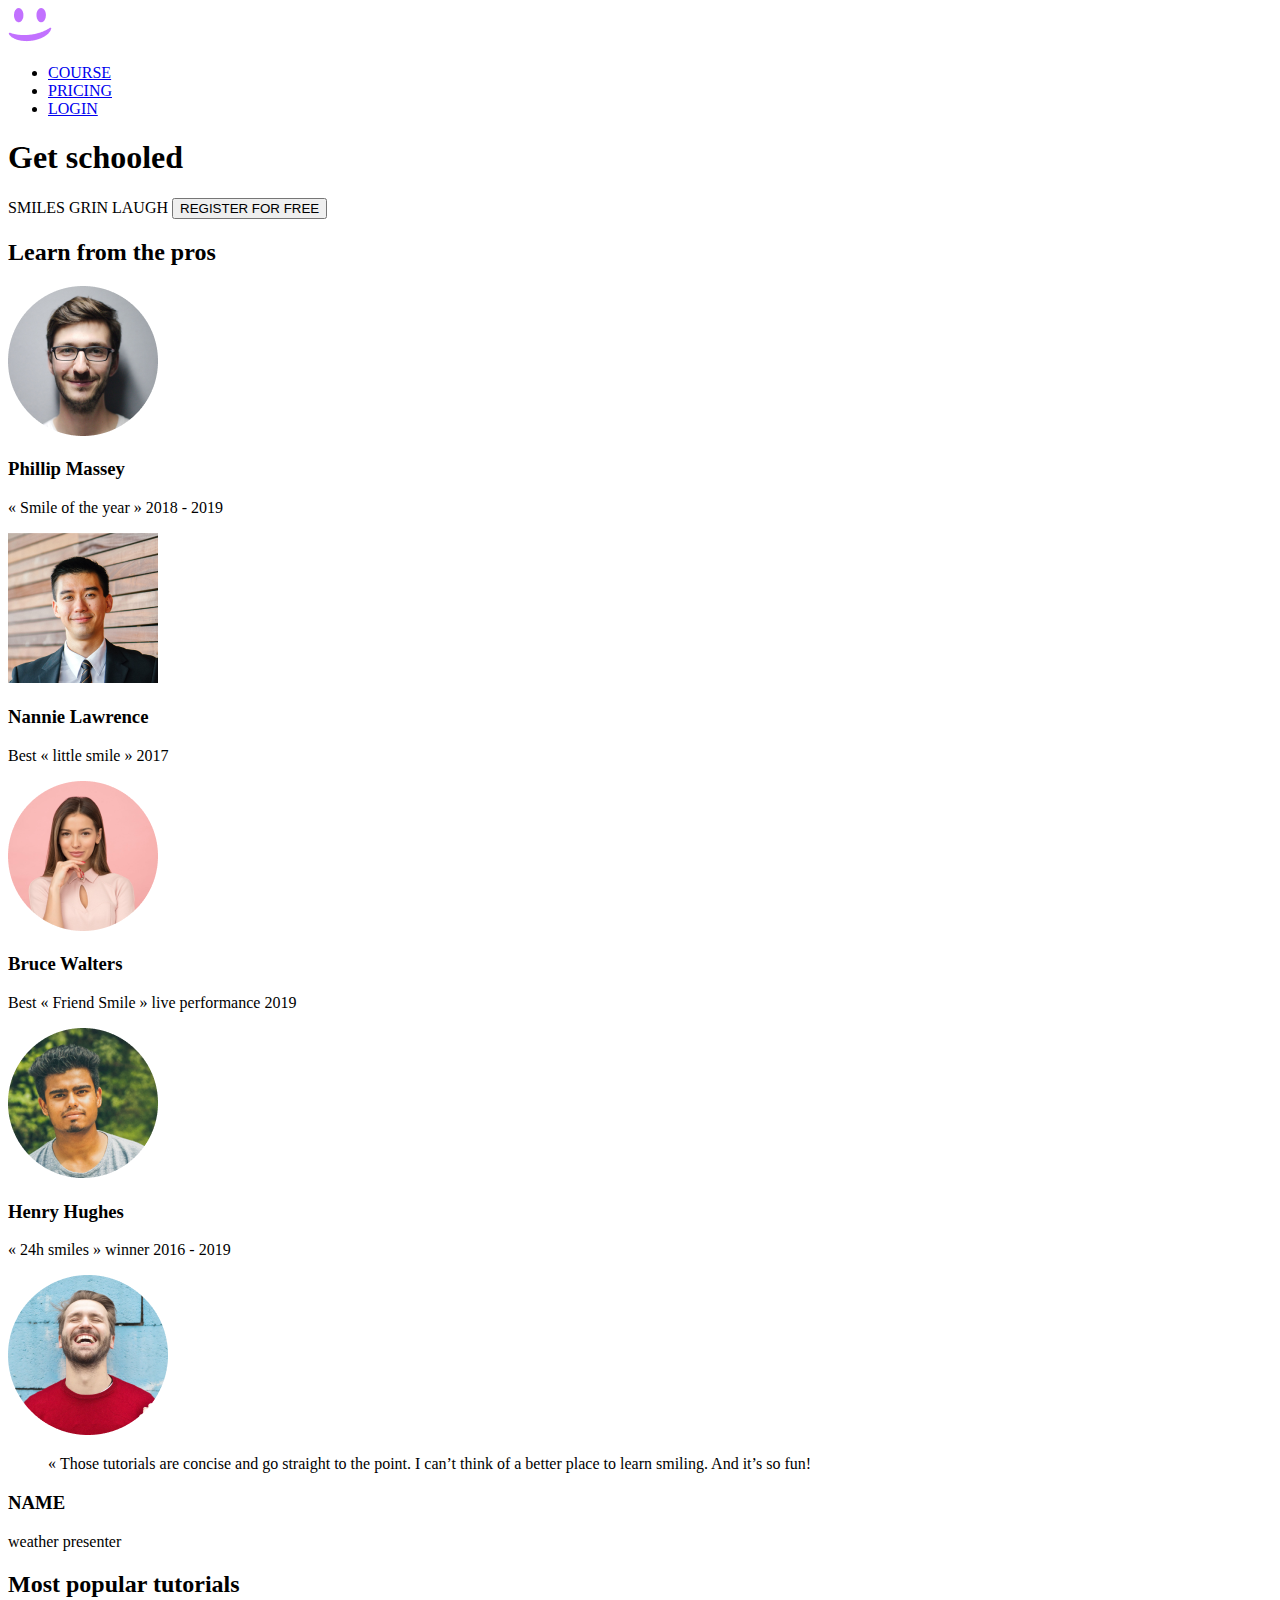
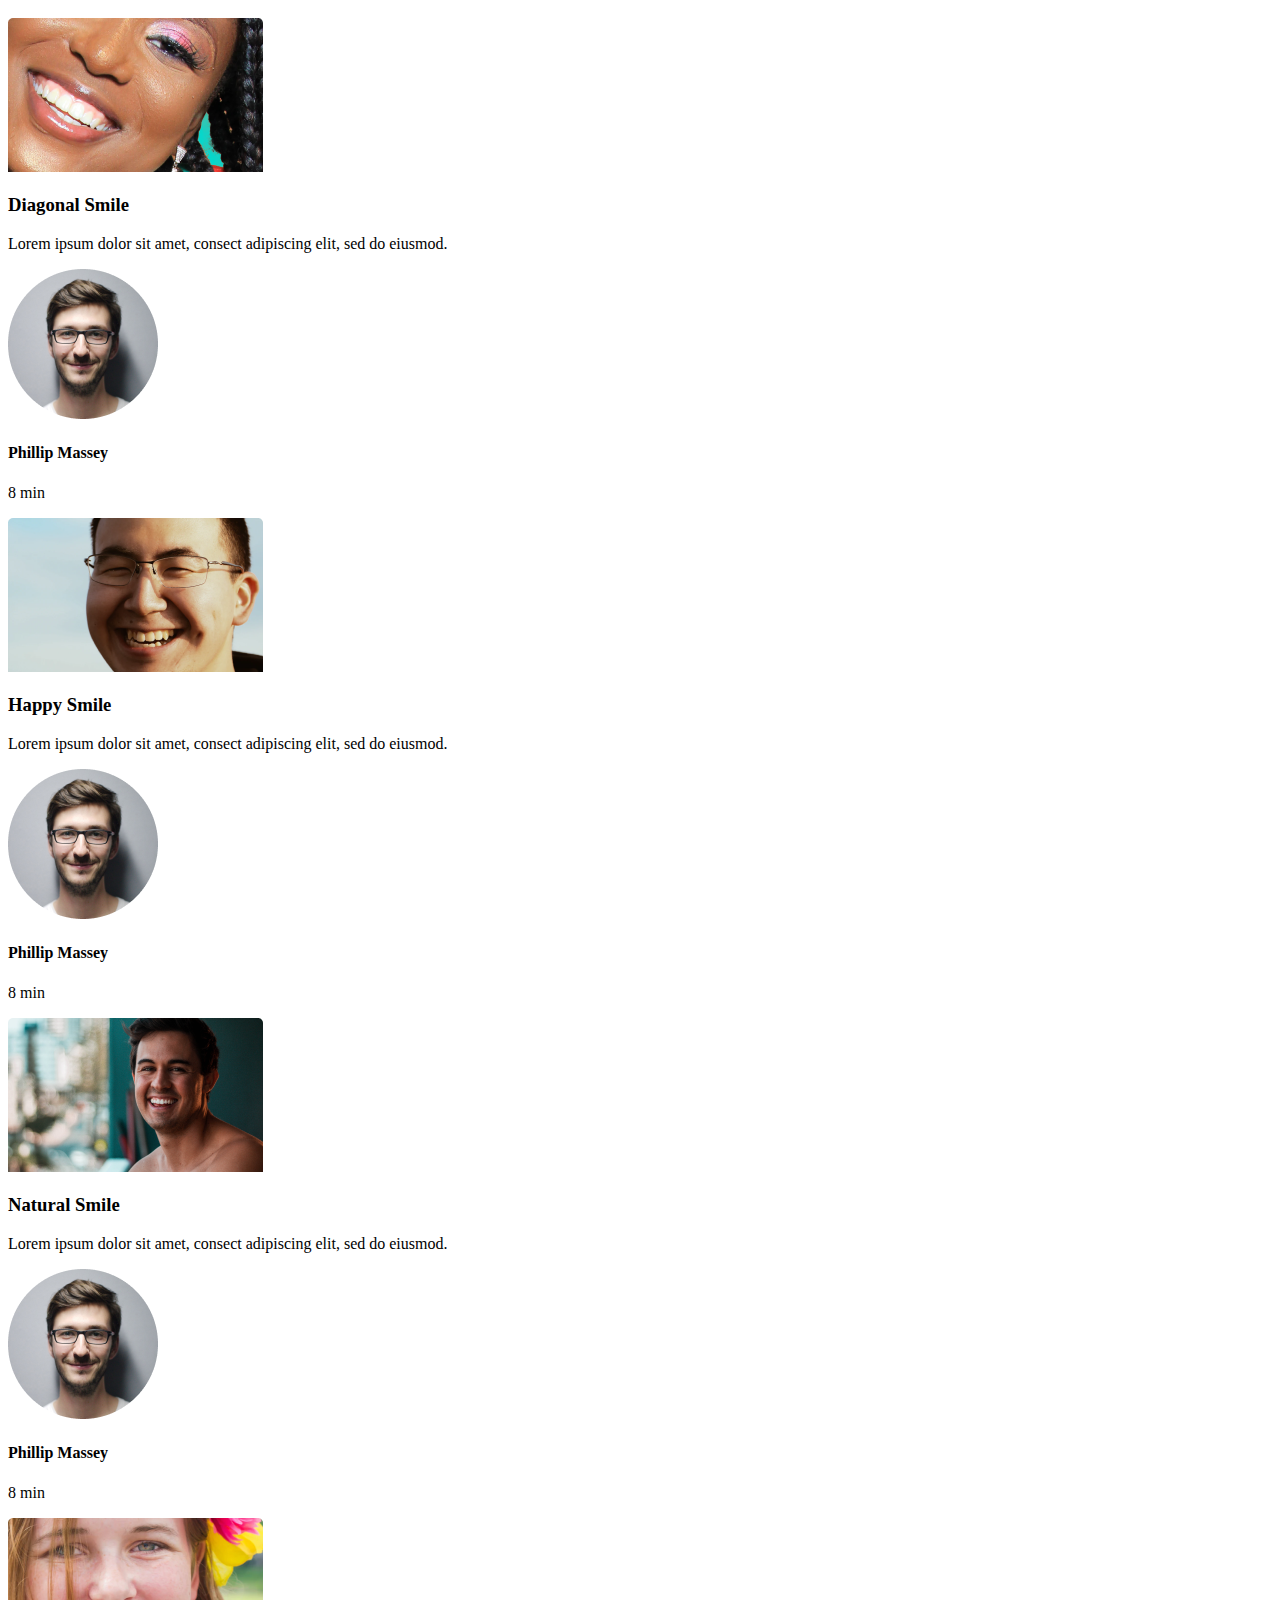
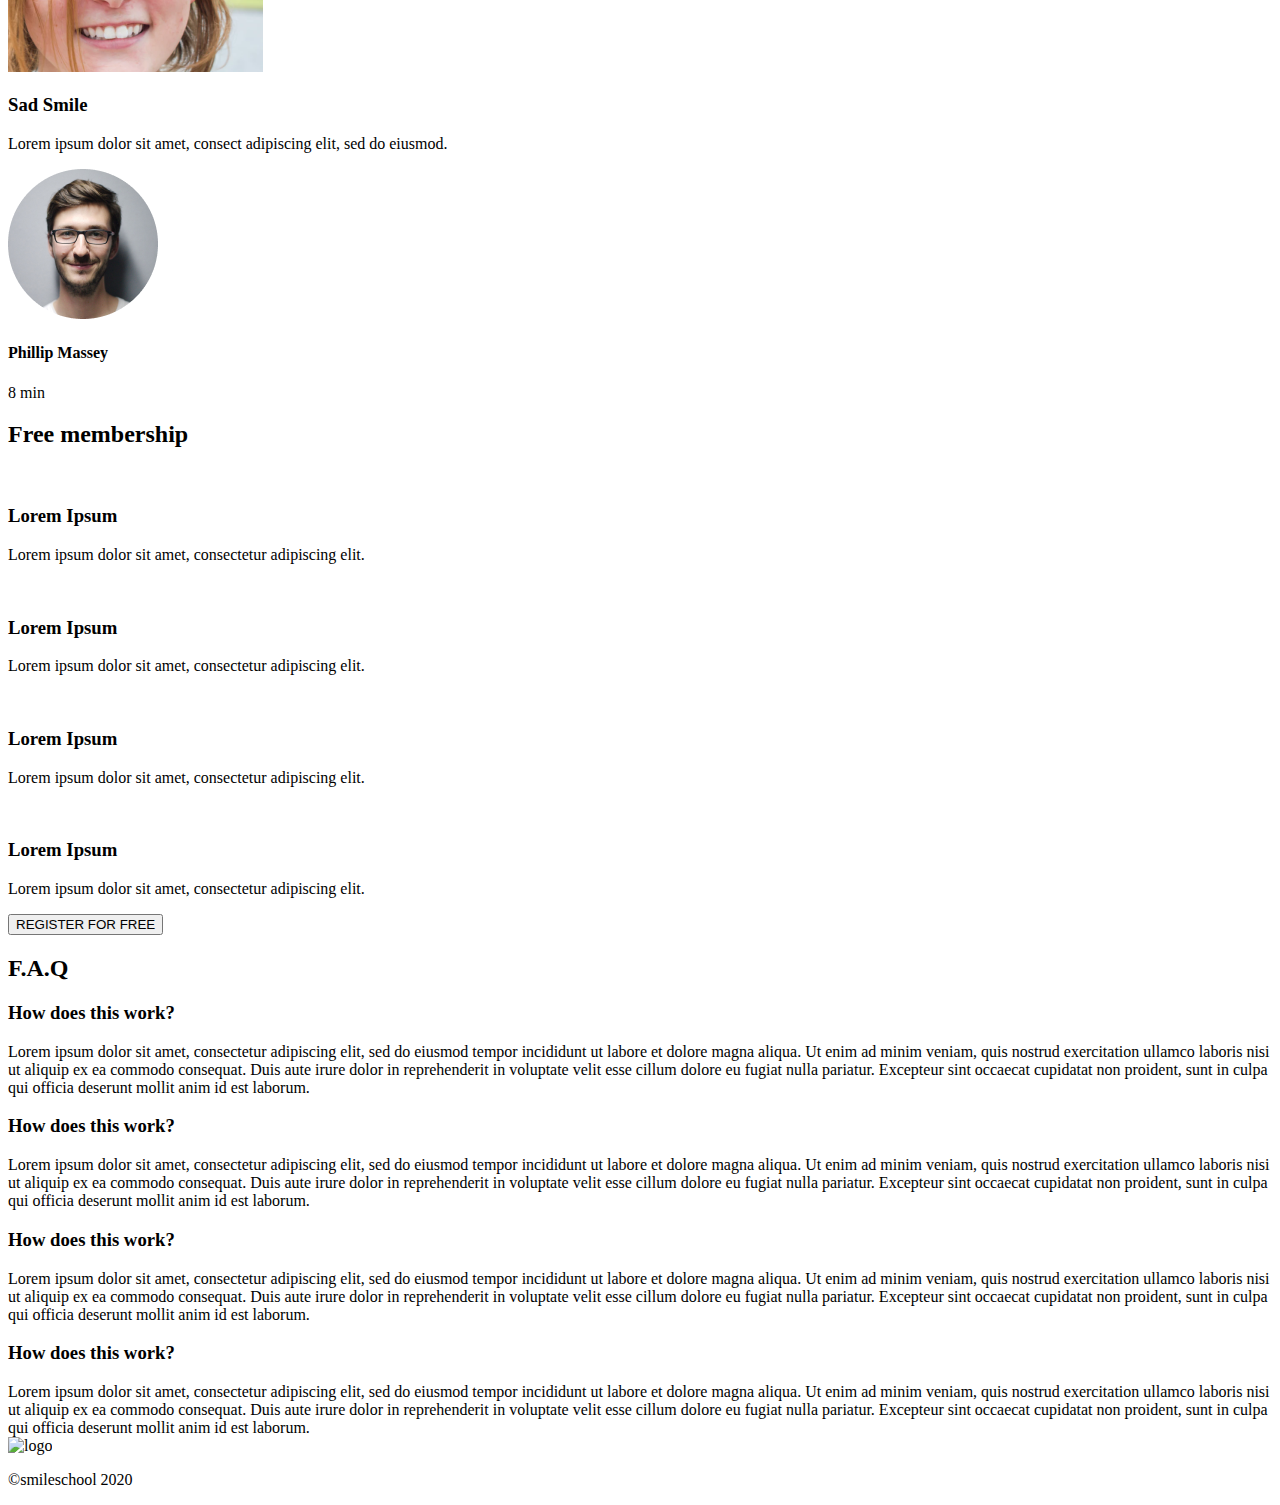
==== css_advanced/index.html @ a8567d04 "Add files via upload" ====
<!DOCTYPE html>
<html lang="en">
<head>
    <meta charset="UTF-8">
    <meta name="viewport" content="width=device-width, initial-scale=1.0">
    <script src="https://kit.fontawesome.com/4a2b055604.js" crossorigin="anonymous"></script>
    <title>Document</title>
    <link  href="styles.css" rel="stylesheet">
</head>
<body>
    <header>
        <nav class="navbar">
            <img src="images/smile.png" alt="logo">
          
            <ul>
                <li><a href="#">COURSE</a></li>
                <li><a href="#">PRICING</a></li>
                <li><a href="#">LOGIN</a></li>
            </ul>
        </nav>
        
    </header>
    <main>
        <section>
            <div>
                <h1>Get schooled</h1>
                <span>SMILES</span>
                <span>GRIN</span>
                <span>LAUGH</span>
                <button>REGISTER FOR FREE</button>
            </div>
            <div>
                <h2>Learn from the pros</h2>
                <div>
                    <div>
                        <img src="./images/1.png" alt="Phillip Massey photo">
                        <h3>Phillip Massey</h3>
                        <p>« Smile of the year » 2018 - 2019</p>
                    </div>
                    <div>
                        <img src="./images/2.png" alt="Nannie Lawrence photo">
                        <h3>Nannie Lawrence</h3>
                        <p>Best « little smile » 2017</p>
                    </div>
                    <div>
                        <img src="./images/3.png" alt="Bruce Walters photo">
                        <h3>Bruce Walters</h3>
                        <p>Best « Friend Smile » live performance 2019</p>
                    </div>
                    <div>
                        <img src="./images/4.png" alt="Henry Hughes">
                        <h3>Henry Hughes</h3>
                        <p>« 24h smiles » winner 2016 - 2019</p>
                    </div>
                </div>
            </div>
        </section>
        <section>
            <div>
                <img src="./images/5.png" alt="image">
            </div>
            <div>
                <blockquote>« Those tutorials are concise and go straight to the point. I can’t think of a better place to learn smiling. And it’s so fun!</blockquote>
                <h3>NAME</h3>
                <P>weather presenter</P>
            </div>
        </section>
        <section>
            <h2>Most popular tutorials</h2>
            <div>
                <img src="./images/9.png" alt="diagonal Smile photo">
                <h3>Diagonal Smile</h3>
                <p>Lorem ipsum dolor sit amet, consect adipiscing elit, sed do eiusmod.</p>
                <div>
                    <img src="./images/1.png" alt="">
                    <h4>Phillip Massey</h4>
                </div>
                <div>
                    <div><i class="fa-solid fa-star"></i></div>
                    <div><i class="fa-solid fa-star"></i></div>
                    <div><i class="fa-solid fa-star"></i></div>
                    <div><i class="fa-solid fa-star"></i></div>
                    <div><i class="fa-solid fa-star"></i></div>
                </div>
                <p>8 min</p>
            </div>
            <div>
                <img src="./images/6.png" alt="">
                <h3>Happy Smile</h3>
                <p>Lorem ipsum dolor sit amet, consect adipiscing elit, sed do eiusmod.</p>
                <div>
                    <img src="./images/1.png" alt="">
                    <h4>Phillip Massey</h4>
                </div>
                <div>
                    <div><i class="fa-solid fa-star"></i></div>
                    <div><i class="fa-solid fa-star"></i></div>
                    <div><i class="fa-solid fa-star"></i></div>
                    <div><i class="fa-solid fa-star"></i></div>
                    <div><i class="fa-solid fa-star"></i></div>
                </div>
                <p>8 min</p>
            </div>
            <div>
                <img src="./images/8.png" alt="">
                <h3>Natural Smile</h3>
                <p>Lorem ipsum dolor sit amet, consect adipiscing elit, sed do eiusmod.</p>
                <div>
                    <img src="./images/1.png" alt="">
                    <h4>Phillip Massey</h4>
                </div>
                <div>
                    <div><i class="fa-solid fa-star"></i></div>
                    <div><i class="fa-solid fa-star"></i></div>
                    <div><i class="fa-solid fa-star"></i></div>
                    <div><i class="fa-solid fa-star"></i></div>
                    <div><i class="fa-solid fa-star"></i></div>
                </div>
                <p>8 min</p>
            </div>
            <div>
                <img src="./images/7.png" alt="">
                <h3>Sad Smile</h3>
                <p>Lorem ipsum dolor sit amet, consect adipiscing elit, sed do eiusmod.</p>
                <div>
                    <img src="./images/1.png" alt="">
                    <h4>Phillip Massey</h4>
                </div>
                <div>
                    <div><i class="fa-solid fa-star"></i></div>
                    <div><i class="fa-solid fa-star"></i></div>
                    <div><i class="fa-solid fa-star"></i></div>
                    <div><i class="fa-solid fa-star"></i></div>
                    <div><i class="fa-solid fa-star"></i></div>
                </div>
                <p>8 min</p>
            </div>
        </section>
        <section>
            <h2>Free membership</h2>
            <div>
                <img src="./images/smile.svg" alt="">
                <h3>Lorem Ipsum</h3>
                <p>Lorem ipsum dolor sit amet, consectetur adipiscing elit.</p>
            </div>
            <div>
                <img src="./images/smile.svg" alt="">
                <h3>Lorem Ipsum</h3>
                <p>Lorem ipsum dolor sit amet, consectetur adipiscing elit.</p>
            </div>
            <div>
                <img src="./images/smile.svg" alt="">
                <h3>Lorem Ipsum</h3>
                <p>Lorem ipsum dolor sit amet, consectetur adipiscing elit.</p>
            </div>
            <div>
                <img src="./images/smile.svg" alt="">
                <h3>Lorem Ipsum</h3>
                <p>Lorem ipsum dolor sit amet, consectetur adipiscing elit.</p>
            </div>
            <button>REGISTER FOR FREE</button>
        </section>
        <section>
            <h2>F.A.Q</h2>
            <div>
                <div>
                    <div>
                        <h3>How does this work?</h3>
                    </div>
                    <div>
                        Lorem ipsum dolor sit amet, consectetur adipiscing elit, sed do eiusmod tempor incididunt ut labore et dolore magna aliqua. Ut enim ad minim veniam, quis nostrud exercitation ullamco laboris nisi ut aliquip ex ea commodo consequat. Duis aute irure dolor in reprehenderit in voluptate velit esse cillum dolore eu fugiat nulla pariatur. Excepteur sint occaecat cupidatat non proident, sunt in culpa qui officia deserunt mollit anim id est laborum.
                    </div>

                    <div>
                        <h3>How does this work?</h3>
                    </div>
                    <div>
                        Lorem ipsum dolor sit amet, consectetur adipiscing elit, sed do eiusmod tempor incididunt ut labore et dolore magna aliqua. Ut enim ad minim veniam, quis nostrud exercitation ullamco laboris nisi ut aliquip ex ea commodo consequat. Duis aute irure dolor in reprehenderit in voluptate velit esse cillum dolore eu fugiat nulla pariatur. Excepteur sint occaecat cupidatat non proident, sunt in culpa qui officia deserunt mollit anim id est laborum.
                    </div>
                </div>
                <div>
                    <div>
                        <h3>How does this work?</h3>
                    </div>
                    <div>
                        Lorem ipsum dolor sit amet, consectetur adipiscing elit, sed do eiusmod tempor incididunt ut labore et dolore magna aliqua. Ut enim ad minim veniam, quis nostrud exercitation ullamco laboris nisi ut aliquip ex ea commodo consequat. Duis aute irure dolor in reprehenderit in voluptate velit esse cillum dolore eu fugiat nulla pariatur. Excepteur sint occaecat cupidatat non proident, sunt in culpa qui officia deserunt mollit anim id est laborum.
                    </div>
                    <div>
                        <h3>How does this work?</h3>
                    </div>
                    <div>
                        Lorem ipsum dolor sit amet, consectetur adipiscing elit, sed do eiusmod tempor incididunt ut labore et dolore magna aliqua. Ut enim ad minim veniam, quis nostrud exercitation ullamco laboris nisi ut aliquip ex ea commodo consequat. Duis aute irure dolor in reprehenderit in voluptate velit esse cillum dolore eu fugiat nulla pariatur. Excepteur sint occaecat cupidatat non proident, sunt in culpa qui officia deserunt mollit anim id est laborum.
                    </div>
                </div>
            </div>
        </section>
    </main>
    <footer>
        <section>
            <div>
                <img src="https://fakeimg.pl/250x250?text=Sample+Logo" alt="logo">
                <div>
                    <i class="fa-brands fa-facebook"></i>
                    <i class="fa-brands fa-twitter"></i>
                    <i class="fa-brands fa-instagram"></i>
                </div>
            </div>
            <p>©smileschool 2020</p>
        </section>
    </footer>
</body>
</html>
---- css_advanced/styles.css ----

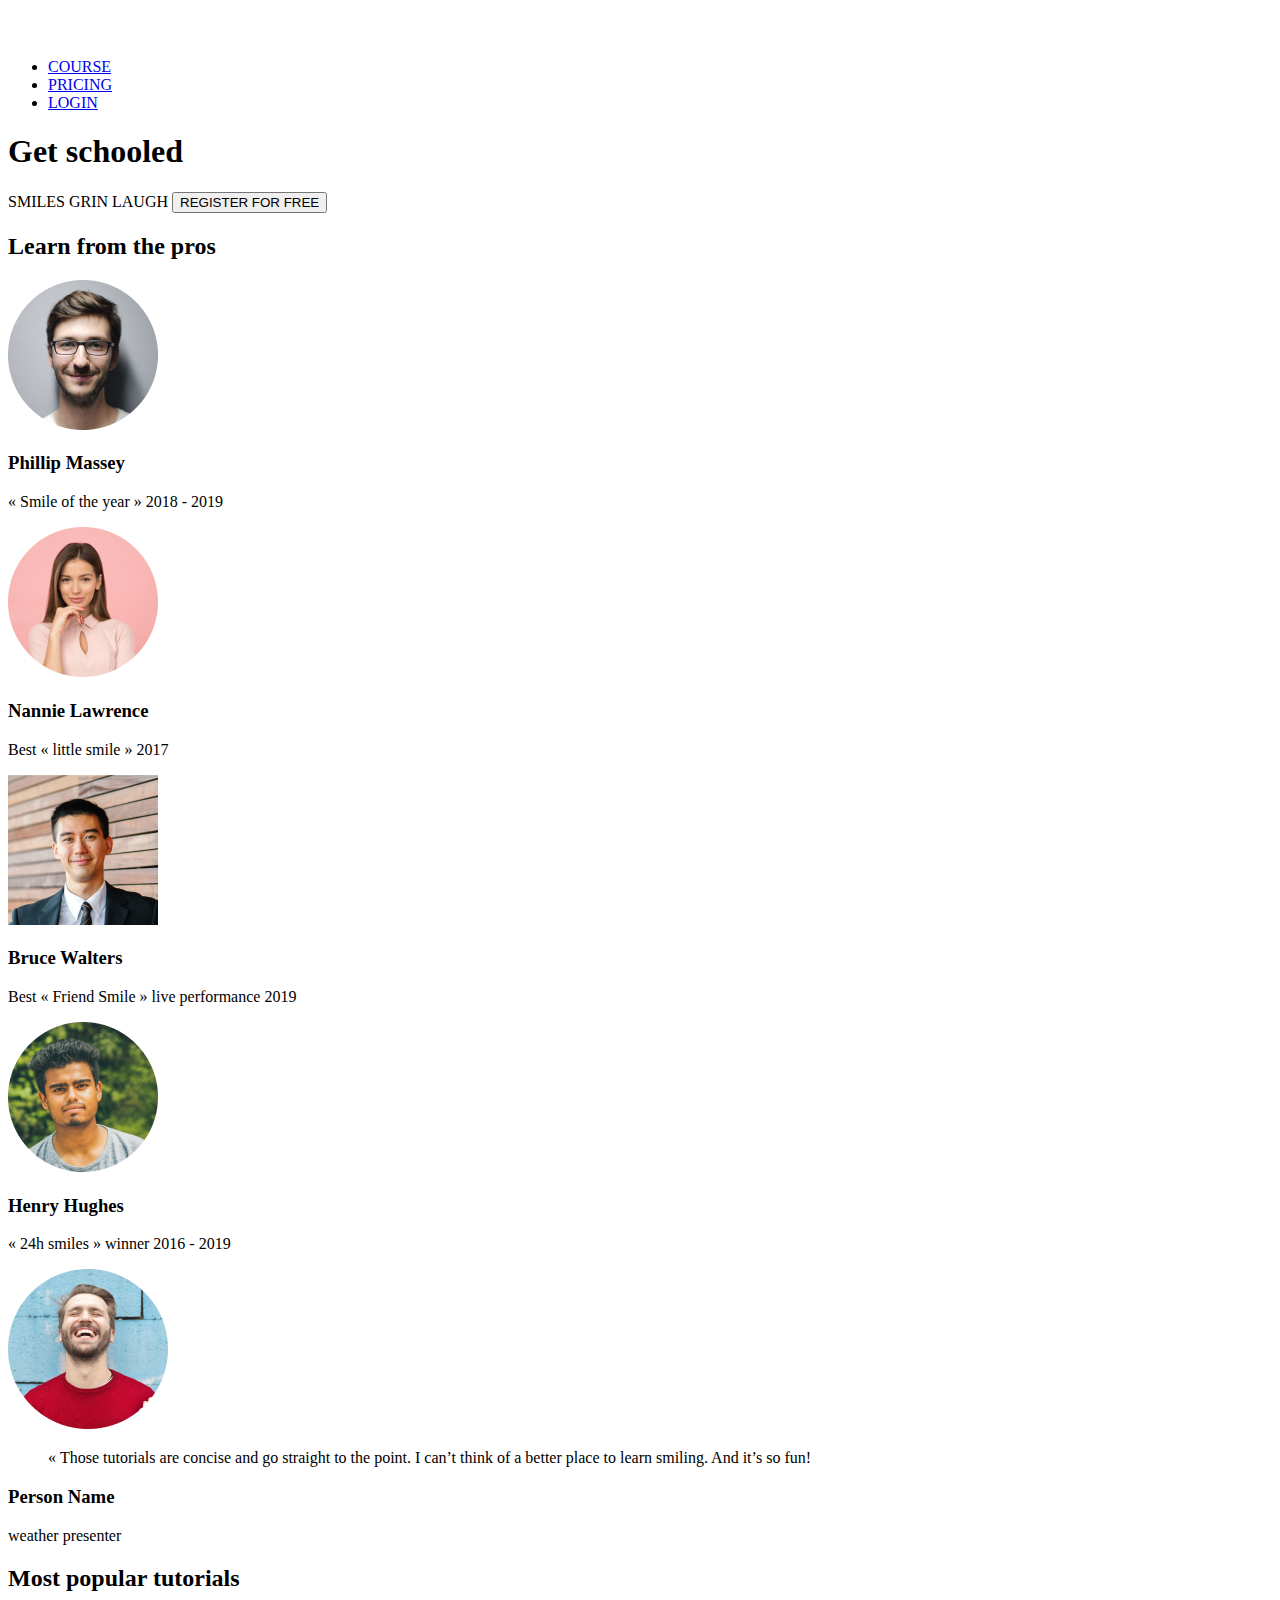
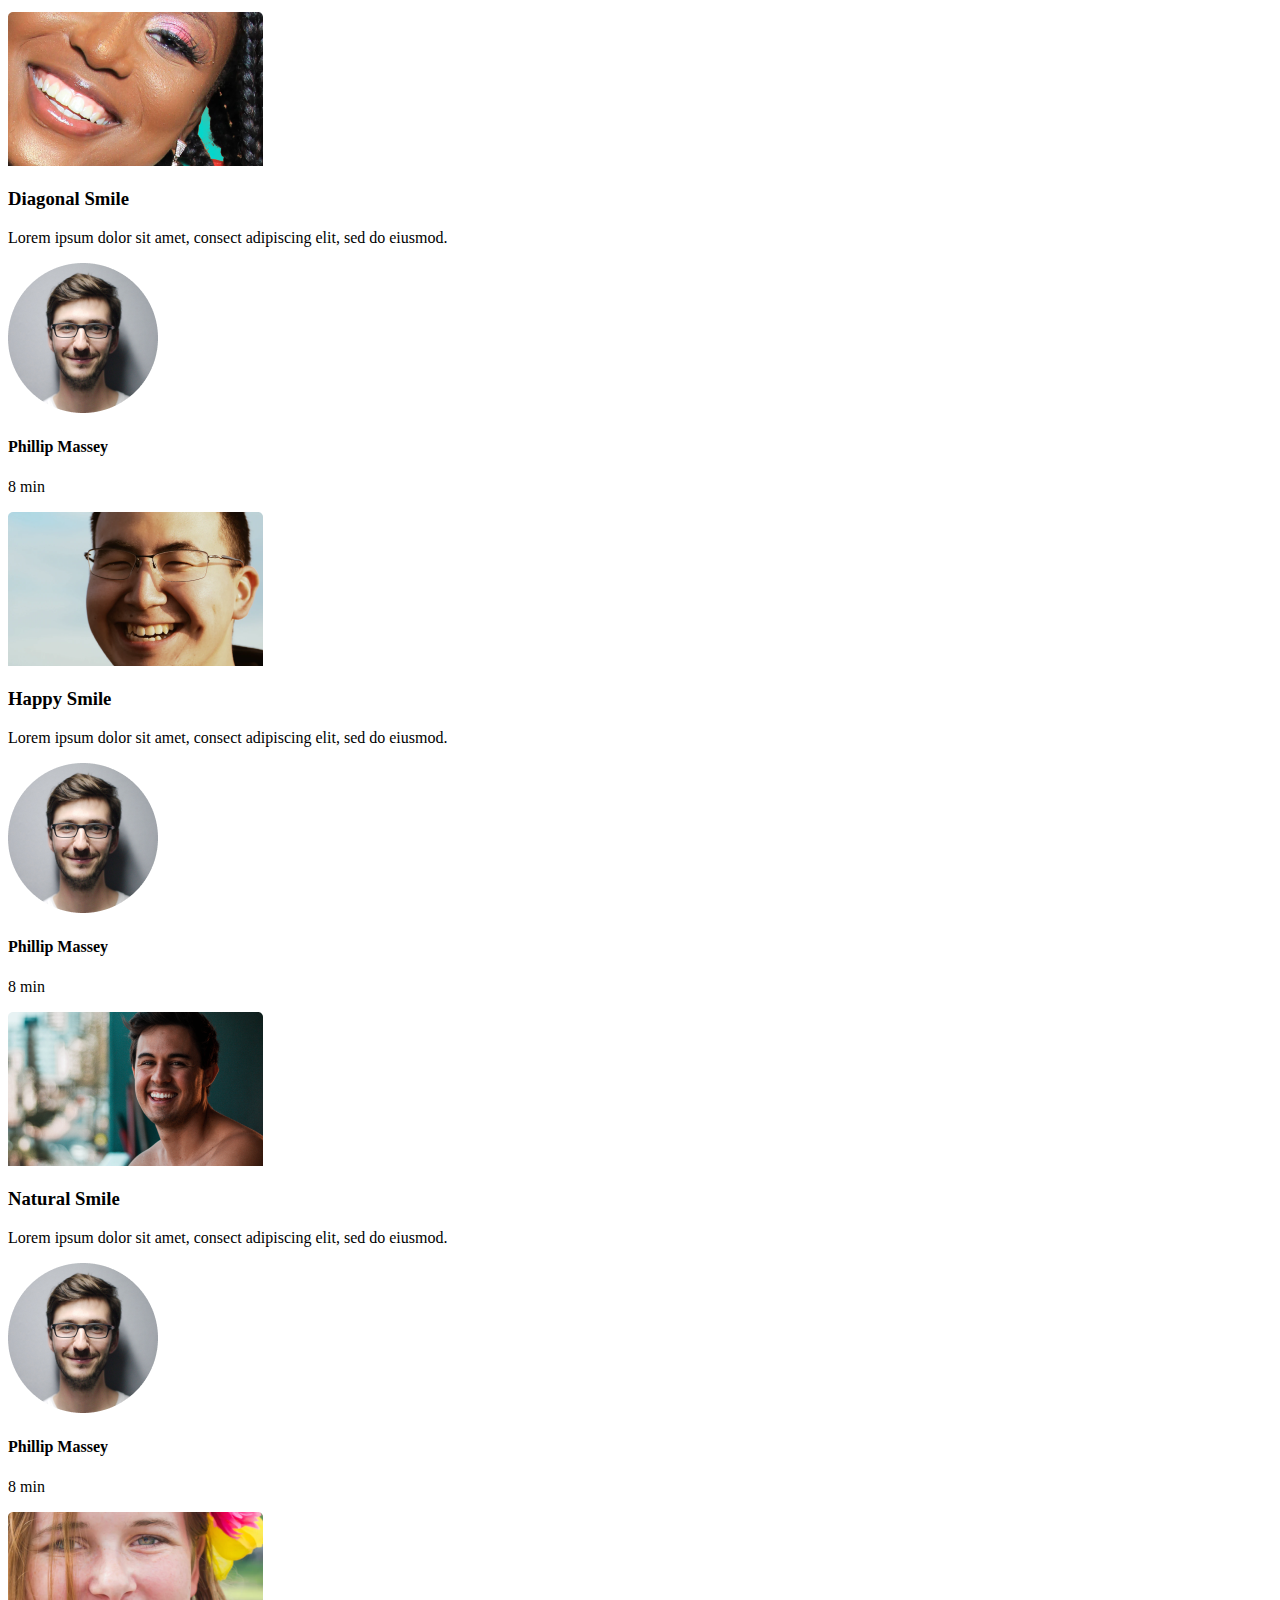
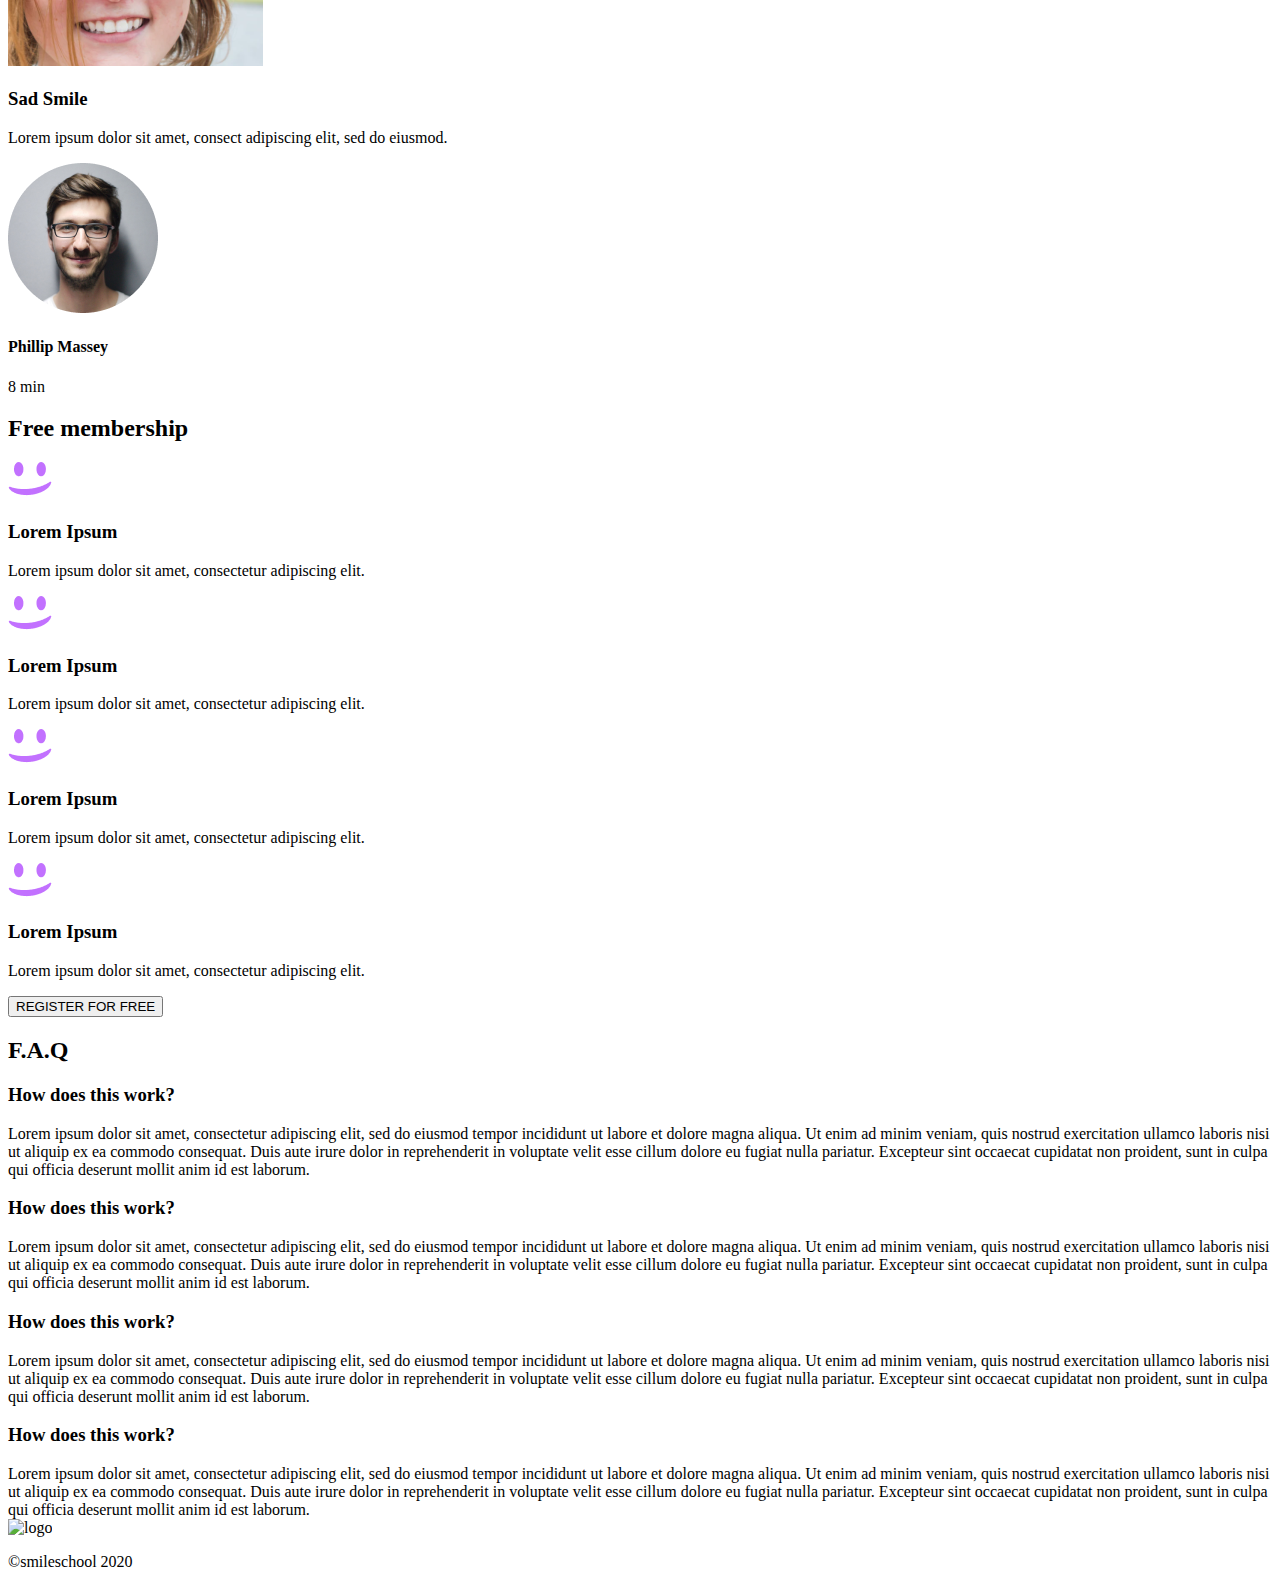
==== commit 95acd6f7: "Add files via upload" ====
--- a/css_advanced/index.html
+++ b/css_advanced/index.html
@@ -10,7 +10,7 @@
 <body>
     <header>
         <nav class="navbar">
-            <img src="images/smile.png" alt="logo">
+            <img src="images/logo.png" alt="logo">
           
             <ul>
                 <li><a href="#">COURSE</a></li>
@@ -33,17 +33,17 @@
                 <h2>Learn from the pros</h2>
                 <div>
                     <div>
-                        <img src="./images/1.png" alt="Phillip Massey photo">
+                        <img src="./images/1.png" alt="Phillip Massey">
                         <h3>Phillip Massey</h3>
                         <p>« Smile of the year » 2018 - 2019</p>
                     </div>
                     <div>
-                        <img src="./images/2.png" alt="Nannie Lawrence photo">
+                        <img src="./images/3.png" alt="Nannie Lawrence">
                         <h3>Nannie Lawrence</h3>
                         <p>Best « little smile » 2017</p>
                     </div>
                     <div>
-                        <img src="./images/3.png" alt="Bruce Walters photo">
+                        <img src="./images/2.png" alt="Bruce Walters">
                         <h3>Bruce Walters</h3>
                         <p>Best « Friend Smile » live performance 2019</p>
                     </div>
@@ -61,69 +61,69 @@
             </div>
             <div>
                 <blockquote>« Those tutorials are concise and go straight to the point. I can’t think of a better place to learn smiling. And it’s so fun!</blockquote>
-                <h3>NAME</h3>
+                <h3>Person Name</h3>
                 <P>weather presenter</P>
             </div>
         </section>
         <section>
             <h2>Most popular tutorials</h2>
             <div>
-                <img src="./images/9.png" alt="diagonal Smile photo">
+                <img src="./images/9.png" alt="diagonal Smile">
                 <h3>Diagonal Smile</h3>
                 <p>Lorem ipsum dolor sit amet, consect adipiscing elit, sed do eiusmod.</p>
                 <div>
-                    <img src="./images/1.png" alt="">
-                    <h4>Phillip Massey</h4>
-                </div>
-                <div>
-                    <div><i class="fa-solid fa-star"></i></div>
-                    <div><i class="fa-solid fa-star"></i></div>
-                    <div><i class="fa-solid fa-star"></i></div>
-                    <div><i class="fa-solid fa-star"></i></div>
-                    <div><i class="fa-solid fa-star"></i></div>
-                </div>
-                <p>8 min</p>
-            </div>
-            <div>
-                <img src="./images/6.png" alt="">
+                    <img src="./images/1.png" alt="Phillip Massey">
+                    <h4>Phillip Massey</h4>
+                </div>
+                <div>
+                    <div><i class="fa-solid fa-star"></i></div>
+                    <div><i class="fa-solid fa-star"></i></div>
+                    <div><i class="fa-solid fa-star"></i></div>
+                    <div><i class="fa-solid fa-star"></i></div>
+                    <div><i class="fa-solid fa-star"></i></div>
+                </div>
+                <p>8 min</p>
+            </div>
+            <div>
+                <img src="./images/6.png" alt="happy smile">
                 <h3>Happy Smile</h3>
                 <p>Lorem ipsum dolor sit amet, consect adipiscing elit, sed do eiusmod.</p>
                 <div>
-                    <img src="./images/1.png" alt="">
-                    <h4>Phillip Massey</h4>
-                </div>
-                <div>
-                    <div><i class="fa-solid fa-star"></i></div>
-                    <div><i class="fa-solid fa-star"></i></div>
-                    <div><i class="fa-solid fa-star"></i></div>
-                    <div><i class="fa-solid fa-star"></i></div>
-                    <div><i class="fa-solid fa-star"></i></div>
-                </div>
-                <p>8 min</p>
-            </div>
-            <div>
-                <img src="./images/8.png" alt="">
+                    <img src="./images/1.png" alt="Phillip Massey">
+                    <h4>Phillip Massey</h4>
+                </div>
+                <div>
+                    <div><i class="fa-solid fa-star"></i></div>
+                    <div><i class="fa-solid fa-star"></i></div>
+                    <div><i class="fa-solid fa-star"></i></div>
+                    <div><i class="fa-solid fa-star"></i></div>
+                    <div><i class="fa-solid fa-star"></i></div>
+                </div>
+                <p>8 min</p>
+            </div>
+            <div>
+                <img src="./images/8.png" alt="Natural Smile">
                 <h3>Natural Smile</h3>
                 <p>Lorem ipsum dolor sit amet, consect adipiscing elit, sed do eiusmod.</p>
                 <div>
-                    <img src="./images/1.png" alt="">
-                    <h4>Phillip Massey</h4>
-                </div>
-                <div>
-                    <div><i class="fa-solid fa-star"></i></div>
-                    <div><i class="fa-solid fa-star"></i></div>
-                    <div><i class="fa-solid fa-star"></i></div>
-                    <div><i class="fa-solid fa-star"></i></div>
-                    <div><i class="fa-solid fa-star"></i></div>
-                </div>
-                <p>8 min</p>
-            </div>
-            <div>
-                <img src="./images/7.png" alt="">
+                    <img src="./images/1.png" alt="Phillip Massey">
+                    <h4>Phillip Massey</h4>
+                </div>
+                <div>
+                    <div><i class="fa-solid fa-star"></i></div>
+                    <div><i class="fa-solid fa-star"></i></div>
+                    <div><i class="fa-solid fa-star"></i></div>
+                    <div><i class="fa-solid fa-star"></i></div>
+                    <div><i class="fa-solid fa-star"></i></div>
+                </div>
+                <p>8 min</p>
+            </div>
+            <div>
+                <img src="./images/7.png" alt="sad smile">
                 <h3>Sad Smile</h3>
                 <p>Lorem ipsum dolor sit amet, consect adipiscing elit, sed do eiusmod.</p>
                 <div>
-                    <img src="./images/1.png" alt="">
+                    <img src="./images/1.png" alt="Phillip Massey">
                     <h4>Phillip Massey</h4>
                 </div>
                 <div>
@@ -139,22 +139,22 @@
         <section>
             <h2>Free membership</h2>
             <div>
-                <img src="./images/smile.svg" alt="">
-                <h3>Lorem Ipsum</h3>
-                <p>Lorem ipsum dolor sit amet, consectetur adipiscing elit.</p>
-            </div>
-            <div>
-                <img src="./images/smile.svg" alt="">
-                <h3>Lorem Ipsum</h3>
-                <p>Lorem ipsum dolor sit amet, consectetur adipiscing elit.</p>
-            </div>
-            <div>
-                <img src="./images/smile.svg" alt="">
-                <h3>Lorem Ipsum</h3>
-                <p>Lorem ipsum dolor sit amet, consectetur adipiscing elit.</p>
-            </div>
-            <div>
-                <img src="./images/smile.svg" alt="">
+                <img src="./images/smile.png" alt="">
+                <h3>Lorem Ipsum</h3>
+                <p>Lorem ipsum dolor sit amet, consectetur adipiscing elit.</p>
+            </div>
+            <div>
+                <img src="./images/smile.png" alt="">
+                <h3>Lorem Ipsum</h3>
+                <p>Lorem ipsum dolor sit amet, consectetur adipiscing elit.</p>
+            </div>
+            <div>
+                <img src="./images/smile.png" alt="">
+                <h3>Lorem Ipsum</h3>
+                <p>Lorem ipsum dolor sit amet, consectetur adipiscing elit.</p>
+            </div>
+            <div>
+                <img src="./images/smile.png" alt="">
                 <h3>Lorem Ipsum</h3>
                 <p>Lorem ipsum dolor sit amet, consectetur adipiscing elit.</p>
             </div>
@@ -198,7 +198,7 @@
     <footer>
         <section>
             <div>
-                <img src="https://fakeimg.pl/250x250?text=Sample+Logo" alt="logo">
+                <img src="/images/logo.png" alt="logo">
                 <div>
                     <i class="fa-brands fa-facebook"></i>
                     <i class="fa-brands fa-twitter"></i>
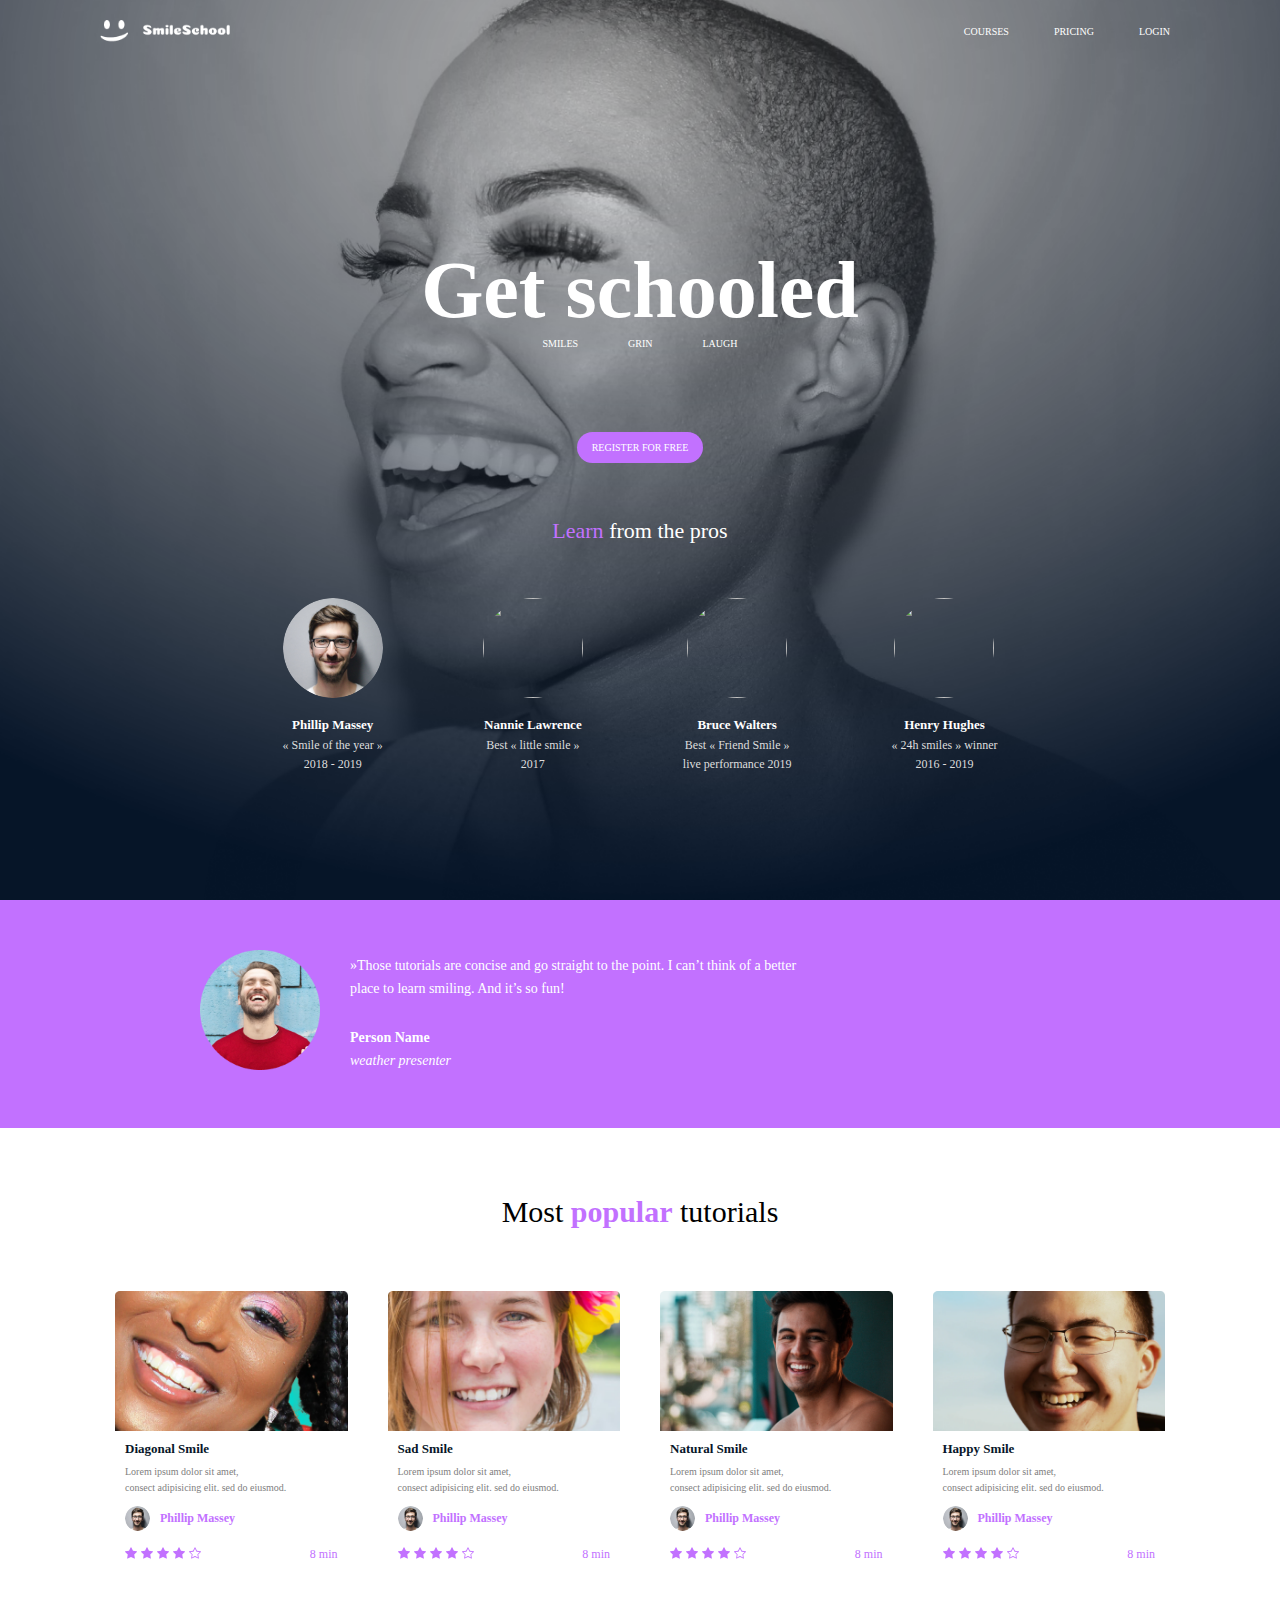
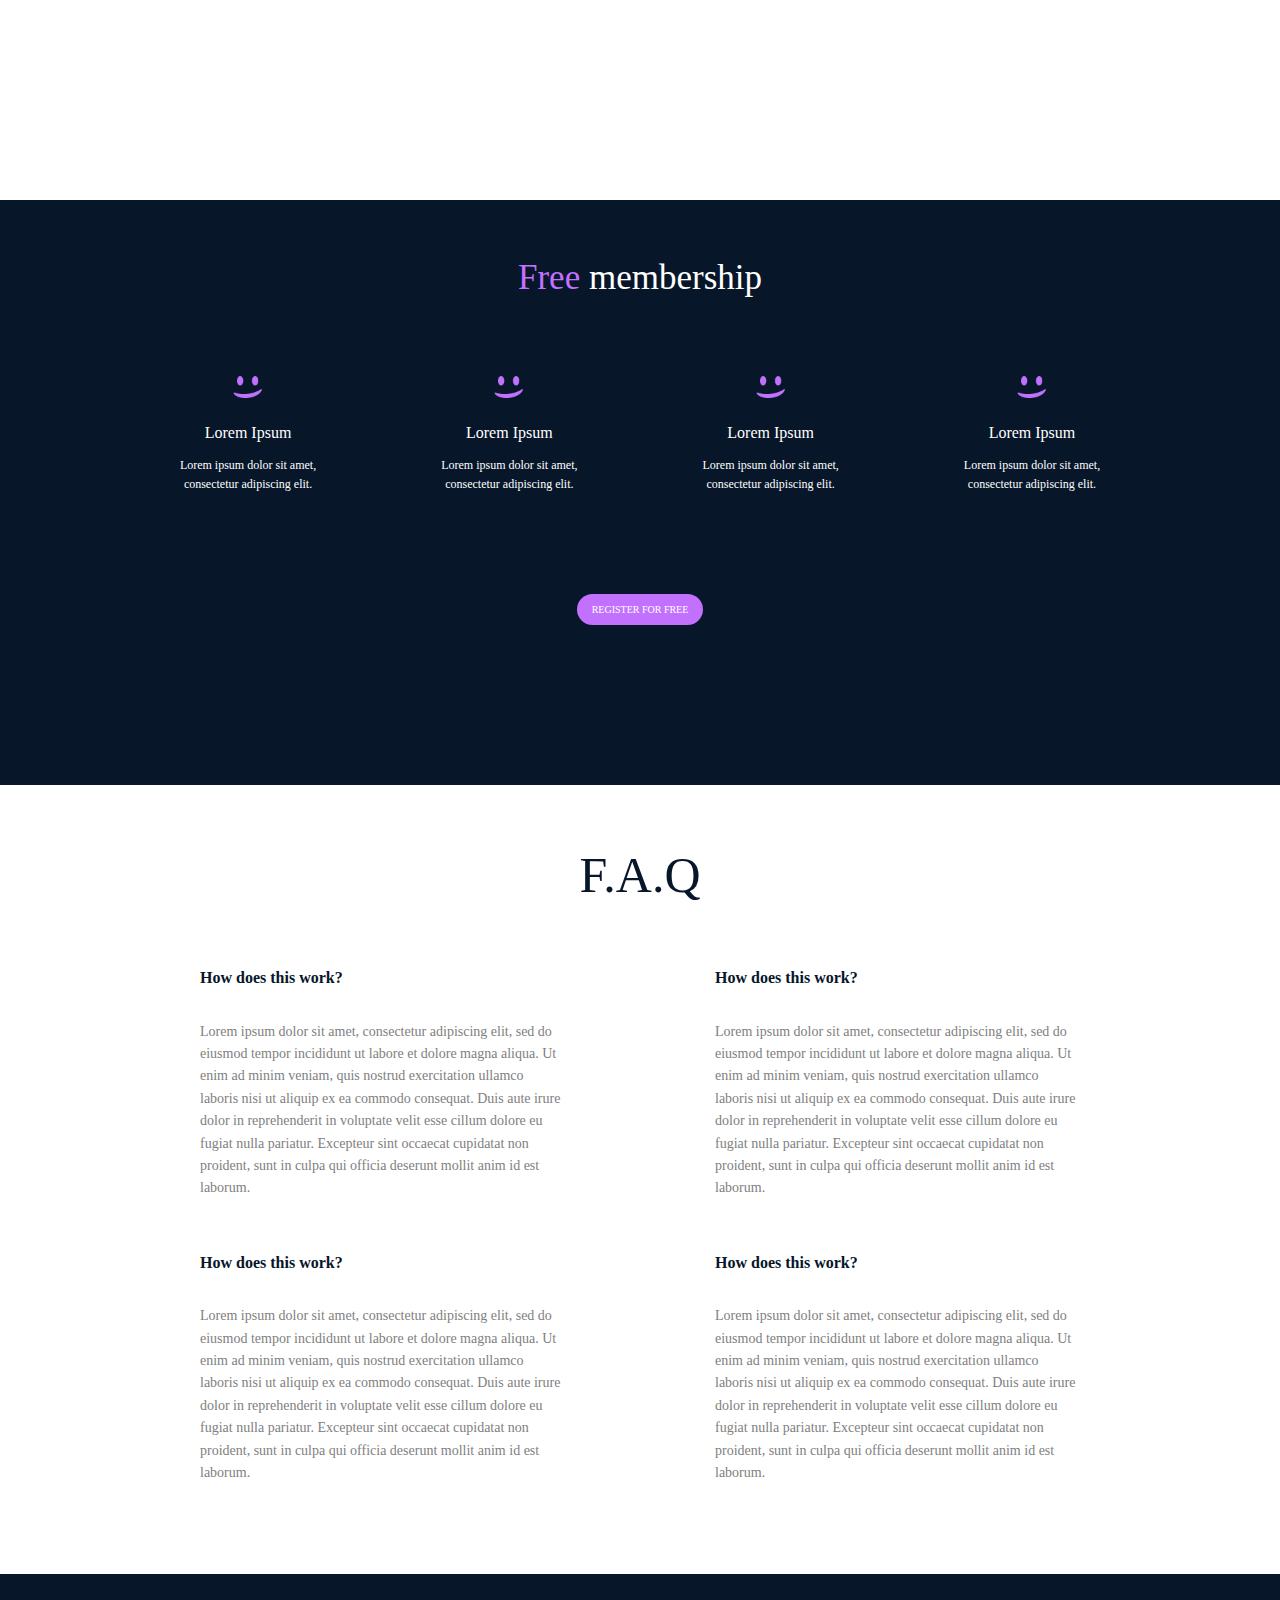
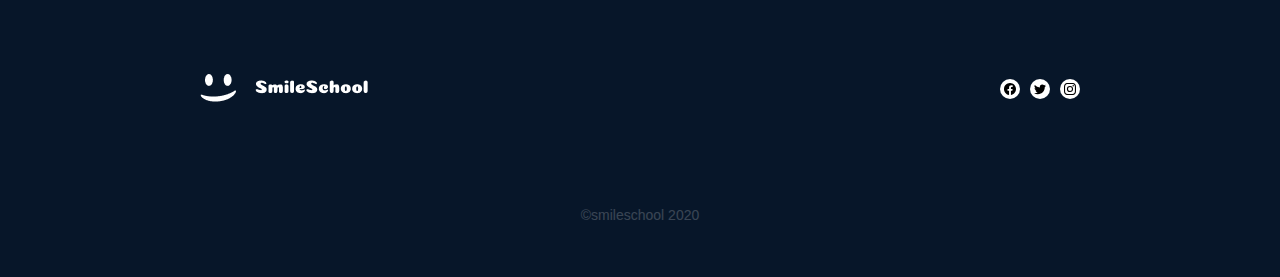
==== commit b7d47d43: "Add files via upload" ====
--- a/css_advanced/index.html
+++ b/css_advanced/index.html
@@ -1,212 +1,383 @@
 <!DOCTYPE html>
 <html lang="en">
-<head>
-    <meta charset="UTF-8">
-    <meta name="viewport" content="width=device-width, initial-scale=1.0">
-    <script src="https://kit.fontawesome.com/4a2b055604.js" crossorigin="anonymous"></script>
+  <head>
+    <meta charset="UTF-8" />
+    <meta name="viewport" content="width=device-width, initial-scale=1.0" />
+    <script
+      src="https://kit.fontawesome.com/4a2b055604.js"
+      crossorigin="anonymous"
+    ></script>
     <title>Document</title>
-    <link  href="styles.css" rel="stylesheet">
-</head>
-<body>
+    <link rel="stylesheet" href="reset.css" />
+    <link rel="stylesheet" href="styles.css" />
+    <link rel="stylesheet" href="source-sans-pro /SourceSansPro-Regular.otf" />
+    <link rel="stylesheet" href="Spin-Cycle-OT /spincycle_3d_ot.otf" />
+  </head>
+
+  <body>
     <header>
-        <nav class="navbar">
-            <img src="images/logo.png" alt="logo">
-          
-            <ul>
-                <li><a href="#">COURSE</a></li>
-                <li><a href="#">PRICING</a></li>
-                <li><a href="#">LOGIN</a></li>
-            </ul>
-        </nav>
-        
+      <nav>
+        <img class="logo" src="./images/logo.png" alt="logo" />
+
+        <ul>
+          <li><a href="#">COURSES</a></li>
+          <li><a href="#">PRICING</a></li>
+          <li><a href="#">LOGIN</a></li>
+        </ul>
+      </nav>
     </header>
     <main>
-        <section>
-            <div>
-                <h1>Get schooled</h1>
-                <span>SMILES</span>
-                <span>GRIN</span>
-                <span>LAUGH</span>
-                <button>REGISTER FOR FREE</button>
-            </div>
-            <div>
-                <h2>Learn from the pros</h2>
-                <div>
-                    <div>
-                        <img src="./images/1.png" alt="Phillip Massey">
-                        <h3>Phillip Massey</h3>
-                        <p>« Smile of the year » 2018 - 2019</p>
-                    </div>
-                    <div>
-                        <img src="./images/3.png" alt="Nannie Lawrence">
-                        <h3>Nannie Lawrence</h3>
-                        <p>Best « little smile » 2017</p>
-                    </div>
-                    <div>
-                        <img src="./images/2.png" alt="Bruce Walters">
-                        <h3>Bruce Walters</h3>
-                        <p>Best « Friend Smile » live performance 2019</p>
-                    </div>
-                    <div>
-                        <img src="./images/4.png" alt="Henry Hughes">
-                        <h3>Henry Hughes</h3>
-                        <p>« 24h smiles » winner 2016 - 2019</p>
-                    </div>
-                </div>
-            </div>
-        </section>
-        <section>
-            <div>
-                <img src="./images/5.png" alt="image">
-            </div>
-            <div>
-                <blockquote>« Those tutorials are concise and go straight to the point. I can’t think of a better place to learn smiling. And it’s so fun!</blockquote>
-                <h3>Person Name</h3>
-                <P>weather presenter</P>
-            </div>
-        </section>
-        <section>
-            <h2>Most popular tutorials</h2>
-            <div>
-                <img src="./images/9.png" alt="diagonal Smile">
-                <h3>Diagonal Smile</h3>
-                <p>Lorem ipsum dolor sit amet, consect adipiscing elit, sed do eiusmod.</p>
-                <div>
-                    <img src="./images/1.png" alt="Phillip Massey">
-                    <h4>Phillip Massey</h4>
-                </div>
-                <div>
-                    <div><i class="fa-solid fa-star"></i></div>
-                    <div><i class="fa-solid fa-star"></i></div>
-                    <div><i class="fa-solid fa-star"></i></div>
-                    <div><i class="fa-solid fa-star"></i></div>
-                    <div><i class="fa-solid fa-star"></i></div>
+      <section class="hero-section">
+        <div class="hero">
+          <h1>Get schooled</h1>
+          <ul>
+            <li>SMILES</li>
+            <li>GRIN</li>
+            <li>LAUGH</li>
+          </ul>
+          <div class="button">
+            <button>REGISTER FOR FREE</button>
+          </div>
+        </div>
+        <div class="learn-section">
+          <!-- Learn Section -->
+          <h2><span class="learn">Learn</span> from the pros</h2>
+          <div class="pros">
+            <!-- Flex container for images -->
+            <div class="pro-item">
+              <img src="./images/1.png" alt="" />
+              <h3>Phillip Massey</h3>
+              <p>
+                « Smile of the year » <br />
+                2018 - 2019
+              </p>
+            </div>
+            <div class="pro-item">
+              <img src="/images/3.png" alt="" />
+              <h3>Nannie Lawrence</h3>
+              <p>
+                Best « little smile » <br />
+                2017
+              </p>
+            </div>
+            <div class="pro-item">
+              <img src="/images/2.png" alt="" />
+              <h3>Bruce Walters</h3>
+              <p>
+                Best « Friend Smile » <br />
+                live performance 2019
+              </p>
+            </div>
+            <div class="pro-item">
+              <img src="/images/4.png" alt="" />
+              <h3>Henry Hughes</h3>
+              <p>
+                « 24h smiles » winner <br />
+                2016 - 2019
+              </p>
+            </div>
+          </div>
+        </div>
+      </section>
+      <section id="tutorials">
+        <div class="tutorials-top">
+          <div>
+            <img src="./images/5.png" alt="image" />
+          </div>
+          <div class="person-name">
+            <blockquote>
+              »Those tutorials are concise and go straight to the point. I can’t
+              think of a better<br />place to learn smiling. And it’s so fun!
+            </blockquote>
+            <br />
+            <h3>Person Name</h3>
+            <p><i>weather presenter</i></p>
+          </div>
+        </div>
+
+        <div class="tutorials-bottom">
+          <h2>Most <span class="popular">popular</span> tutorials</h2>
+          <div class="most-popular">
+            <div class="diagonal">
+              <img src="./images/9.png" alt="" />
+              <h3 class="left-pad">Diagonal Smile</h3>
+              <p class="left-pad">
+                Lorem ipsum dolor sit amet,<br />consect adipisicing elit. sed
+                do eiusmod.
+              </p>
+              <div class="username left-pad">
+                <img src="./images/1.png" alt="" />
+                <h4>Phillip Massey</h4>
+              </div>
+
+              <div class="rating left-pad">
+                <div class="rating-svg">
+                    <svg xmlns="http://www.w3.org/2000/svg" width="12" height="16" fill="#C271FF" class="bi bi-star-fill" viewBox="0 0 16 16">
+                        <path d="M3.612 15.443c-.386.198-.824-.149-.746-.592l.83-4.73L.173 6.765c-.329-.314-.158-.888.283-.95l4.898-.696L7.538.792c.197-.39.73-.39.927 0l2.184 4.327 4.898.696c.441.062.612.636.282.95l-3.522 3.356.83 4.73c.078.443-.36.79-.746.592L8 13.187l-4.389 2.256z"/>
+                      </svg>
+                      <svg xmlns="http://www.w3.org/2000/svg" width="16" height="16" fill="#C271FF" class="bi bi-star-fill" viewBox="0 0 16 16">
+                        <path d="M3.612 15.443c-.386.198-.824-.149-.746-.592l.83-4.73L.173 6.765c-.329-.314-.158-.888.283-.95l4.898-.696L7.538.792c.197-.39.73-.39.927 0l2.184 4.327 4.898.696c.441.062.612.636.282.95l-3.522 3.356.83 4.73c.078.443-.36.79-.746.592L8 13.187l-4.389 2.256z"/>
+                      </svg>
+                      <svg xmlns="http://www.w3.org/2000/svg" width="16" height="16" fill="#C271FF" class="bi bi-star-fill" viewBox="0 0 16 16">
+                        <path d="M3.612 15.443c-.386.198-.824-.149-.746-.592l.83-4.73L.173 6.765c-.329-.314-.158-.888.283-.95l4.898-.696L7.538.792c.197-.39.73-.39.927 0l2.184 4.327 4.898.696c.441.062.612.636.282.95l-3.522 3.356.83 4.73c.078.443-.36.79-.746.592L8 13.187l-4.389 2.256z"/>
+                      </svg>
+                      <svg xmlns="http://www.w3.org/2000/svg" width="16" height="16" fill="#C271FF" class="bi bi-star-fill" viewBox="0 0 16 16">
+                        <path d="M3.612 15.443c-.386.198-.824-.149-.746-.592l.83-4.73L.173 6.765c-.329-.314-.158-.888.283-.95l4.898-.696L7.538.792c.197-.39.73-.39.927 0l2.184 4.327 4.898.696c.441.062.612.636.282.95l-3.522 3.356.83 4.73c.078.443-.36.79-.746.592L8 13.187l-4.389 2.256z"/>
+                      </svg>
+                      <svg xmlns="http://www.w3.org/2000/svg" width="16" height="16" fill="#C271FF" class="bi bi-star" viewBox="0 0 16 16">
+                        <path d="M2.866 14.85c-.078.444.36.791.746.593l4.39-2.256 4.389 2.256c.386.198.824-.149.746-.592l-.83-4.73 3.522-3.356c.33-.314.16-.888-.282-.95l-4.898-.696L8.465.792a.513.513 0 0 0-.927 0L5.354 5.12l-4.898.696c-.441.062-.612.636-.283.95l3.523 3.356-.83 4.73zm4.905-2.767-3.686 1.894.694-3.957a.56.56 0 0 0-.163-.505L1.71 6.745l4.052-.576a.53.53 0 0 0 .393-.288L8 2.223l1.847 3.658a.53.53 0 0 0 .393.288l4.052.575-2.906 2.77a.56.56 0 0 0-.163.506l.694 3.957-3.686-1.894a.5.5 0 0 0-.461 0z"/>
+                      </svg>
                 </div>
                 <p>8 min</p>
-            </div>
-            <div>
-                <img src="./images/6.png" alt="happy smile">
-                <h3>Happy Smile</h3>
-                <p>Lorem ipsum dolor sit amet, consect adipiscing elit, sed do eiusmod.</p>
-                <div>
-                    <img src="./images/1.png" alt="Phillip Massey">
-                    <h4>Phillip Massey</h4>
-                </div>
-                <div>
-                    <div><i class="fa-solid fa-star"></i></div>
-                    <div><i class="fa-solid fa-star"></i></div>
-                    <div><i class="fa-solid fa-star"></i></div>
-                    <div><i class="fa-solid fa-star"></i></div>
-                    <div><i class="fa-solid fa-star"></i></div>
+              </div>
+            </div>
+
+            <!-- sad smile -->
+
+            <div class="diagonal">
+              <img src="./images/7.png" alt="" />
+              <h3 class="left-pad">Sad Smile</h3>
+              <p class="left-pad">
+                Lorem ipsum dolor sit amet,<br />consect adipisicing elit. sed
+                do eiusmod.
+              </p>
+              <div class="username left-pad">
+                <img src="./images/1.png" alt="" />
+                <h4>Phillip Massey</h4>
+              </div>
+
+              <div class="rating left-pad">
+                <div class="rating-svg">
+                    <svg xmlns="http://www.w3.org/2000/svg" width="16" height="16" fill="#C271FF" class="bi bi-star-fill" viewBox="0 0 16 16">
+                        <path d="M3.612 15.443c-.386.198-.824-.149-.746-.592l.83-4.73L.173 6.765c-.329-.314-.158-.888.283-.95l4.898-.696L7.538.792c.197-.39.73-.39.927 0l2.184 4.327 4.898.696c.441.062.612.636.282.95l-3.522 3.356.83 4.73c.078.443-.36.79-.746.592L8 13.187l-4.389 2.256z"/>
+                      </svg>
+                      <svg xmlns="http://www.w3.org/2000/svg" width="16" height="16" fill="#C271FF" class="bi bi-star-fill" viewBox="0 0 16 16">
+                        <path d="M3.612 15.443c-.386.198-.824-.149-.746-.592l.83-4.73L.173 6.765c-.329-.314-.158-.888.283-.95l4.898-.696L7.538.792c.197-.39.73-.39.927 0l2.184 4.327 4.898.696c.441.062.612.636.282.95l-3.522 3.356.83 4.73c.078.443-.36.79-.746.592L8 13.187l-4.389 2.256z"/>
+                      </svg>
+                      <svg xmlns="http://www.w3.org/2000/svg" width="16" height="16" fill="#C271FF" class="bi bi-star-fill" viewBox="0 0 16 16">
+                        <path d="M3.612 15.443c-.386.198-.824-.149-.746-.592l.83-4.73L.173 6.765c-.329-.314-.158-.888.283-.95l4.898-.696L7.538.792c.197-.39.73-.39.927 0l2.184 4.327 4.898.696c.441.062.612.636.282.95l-3.522 3.356.83 4.73c.078.443-.36.79-.746.592L8 13.187l-4.389 2.256z"/>
+                      </svg>
+                      <svg xmlns="http://www.w3.org/2000/svg" width="16" height="16" fill="#C271FF" class="bi bi-star-fill" viewBox="0 0 16 16">
+                        <path d="M3.612 15.443c-.386.198-.824-.149-.746-.592l.83-4.73L.173 6.765c-.329-.314-.158-.888.283-.95l4.898-.696L7.538.792c.197-.39.73-.39.927 0l2.184 4.327 4.898.696c.441.062.612.636.282.95l-3.522 3.356.83 4.73c.078.443-.36.79-.746.592L8 13.187l-4.389 2.256z"/>
+                      </svg>
+                      <svg xmlns="http://www.w3.org/2000/svg" width="16" height="16" fill="#C271FF" class="bi bi-star" viewBox="0 0 16 16">
+                        <path d="M2.866 14.85c-.078.444.36.791.746.593l4.39-2.256 4.389 2.256c.386.198.824-.149.746-.592l-.83-4.73 3.522-3.356c.33-.314.16-.888-.282-.95l-4.898-.696L8.465.792a.513.513 0 0 0-.927 0L5.354 5.12l-4.898.696c-.441.062-.612.636-.283.95l3.523 3.356-.83 4.73zm4.905-2.767-3.686 1.894.694-3.957a.56.56 0 0 0-.163-.505L1.71 6.745l4.052-.576a.53.53 0 0 0 .393-.288L8 2.223l1.847 3.658a.53.53 0 0 0 .393.288l4.052.575-2.906 2.77a.56.56 0 0 0-.163.506l.694 3.957-3.686-1.894a.5.5 0 0 0-.461 0z"/>
+                      </svg>
                 </div>
                 <p>8 min</p>
-            </div>
-            <div>
-                <img src="./images/8.png" alt="Natural Smile">
-                <h3>Natural Smile</h3>
-                <p>Lorem ipsum dolor sit amet, consect adipiscing elit, sed do eiusmod.</p>
-                <div>
-                    <img src="./images/1.png" alt="Phillip Massey">
-                    <h4>Phillip Massey</h4>
-                </div>
-                <div>
-                    <div><i class="fa-solid fa-star"></i></div>
-                    <div><i class="fa-solid fa-star"></i></div>
-                    <div><i class="fa-solid fa-star"></i></div>
-                    <div><i class="fa-solid fa-star"></i></div>
-                    <div><i class="fa-solid fa-star"></i></div>
+              </div>
+            </div>
+            <!-- natural smile -->
+            <div class="diagonal">
+              <img src="./images/8.png" alt="" />
+              <h3 class="left-pad">Natural Smile</h3>
+              <p class="left-pad">
+                Lorem ipsum dolor sit amet,<br />consect adipisicing elit. sed
+                do eiusmod.
+              </p>
+              <div class="username left-pad">
+                <img src="./images/1.png" alt="" />
+                <h4>Phillip Massey</h4>
+              </div>
+
+              <div class="rating left-pad">
+                <div class="rating-svg">
+                    <svg xmlns="http://www.w3.org/2000/svg" width="16" height="16" fill="#C271FF" class="bi bi-star-fill" viewBox="0 0 16 16">
+                        <path d="M3.612 15.443c-.386.198-.824-.149-.746-.592l.83-4.73L.173 6.765c-.329-.314-.158-.888.283-.95l4.898-.696L7.538.792c.197-.39.73-.39.927 0l2.184 4.327 4.898.696c.441.062.612.636.282.95l-3.522 3.356.83 4.73c.078.443-.36.79-.746.592L8 13.187l-4.389 2.256z"/>
+                      </svg>
+                      <svg xmlns="http://www.w3.org/2000/svg" width="16" height="16" fill="#C271FF" class="bi bi-star-fill" viewBox="0 0 16 16">
+                        <path d="M3.612 15.443c-.386.198-.824-.149-.746-.592l.83-4.73L.173 6.765c-.329-.314-.158-.888.283-.95l4.898-.696L7.538.792c.197-.39.73-.39.927 0l2.184 4.327 4.898.696c.441.062.612.636.282.95l-3.522 3.356.83 4.73c.078.443-.36.79-.746.592L8 13.187l-4.389 2.256z"/>
+                      </svg>
+                      <svg xmlns="http://www.w3.org/2000/svg" width="16" height="16" fill="#C271FF" class="bi bi-star-fill" viewBox="0 0 16 16">
+                        <path d="M3.612 15.443c-.386.198-.824-.149-.746-.592l.83-4.73L.173 6.765c-.329-.314-.158-.888.283-.95l4.898-.696L7.538.792c.197-.39.73-.39.927 0l2.184 4.327 4.898.696c.441.062.612.636.282.95l-3.522 3.356.83 4.73c.078.443-.36.79-.746.592L8 13.187l-4.389 2.256z"/>
+                      </svg>
+                      <svg xmlns="http://www.w3.org/2000/svg" width="16" height="16" fill="#C271FF" class="bi bi-star-fill" viewBox="0 0 16 16">
+                        <path d="M3.612 15.443c-.386.198-.824-.149-.746-.592l.83-4.73L.173 6.765c-.329-.314-.158-.888.283-.95l4.898-.696L7.538.792c.197-.39.73-.39.927 0l2.184 4.327 4.898.696c.441.062.612.636.282.95l-3.522 3.356.83 4.73c.078.443-.36.79-.746.592L8 13.187l-4.389 2.256z"/>
+                      </svg>
+                      <svg xmlns="http://www.w3.org/2000/svg" width="16" height="16" fill="#C271FF" class="bi bi-star" viewBox="0 0 16 16">
+                        <path d="M2.866 14.85c-.078.444.36.791.746.593l4.39-2.256 4.389 2.256c.386.198.824-.149.746-.592l-.83-4.73 3.522-3.356c.33-.314.16-.888-.282-.95l-4.898-.696L8.465.792a.513.513 0 0 0-.927 0L5.354 5.12l-4.898.696c-.441.062-.612.636-.283.95l3.523 3.356-.83 4.73zm4.905-2.767-3.686 1.894.694-3.957a.56.56 0 0 0-.163-.505L1.71 6.745l4.052-.576a.53.53 0 0 0 .393-.288L8 2.223l1.847 3.658a.53.53 0 0 0 .393.288l4.052.575-2.906 2.77a.56.56 0 0 0-.163.506l.694 3.957-3.686-1.894a.5.5 0 0 0-.461 0z"/>
+                      </svg>
                 </div>
                 <p>8 min</p>
-            </div>
-            <div>
-                <img src="./images/7.png" alt="sad smile">
-                <h3>Sad Smile</h3>
-                <p>Lorem ipsum dolor sit amet, consect adipiscing elit, sed do eiusmod.</p>
-                <div>
-                    <img src="./images/1.png" alt="Phillip Massey">
-                    <h4>Phillip Massey</h4>
-                </div>
-                <div>
-                    <div><i class="fa-solid fa-star"></i></div>
-                    <div><i class="fa-solid fa-star"></i></div>
-                    <div><i class="fa-solid fa-star"></i></div>
-                    <div><i class="fa-solid fa-star"></i></div>
-                    <div><i class="fa-solid fa-star"></i></div>
+              </div>
+            </div>
+            <!-- happy smile -->
+            <div class="diagonal">
+              <img src="./images/6.png" alt="" />
+              <h3 class="left-pad">Happy Smile</h3>
+              <p class="left-pad">
+                Lorem ipsum dolor sit amet,<br />consect adipisicing elit. sed
+                do eiusmod.
+              </p>
+              <div class="username left-pad">
+                <img src="./images/1.png" alt="" />
+                <h4>Phillip Massey</h4>
+              </div>
+
+              <div class="rating left-pad">
+                <div class="rating-svg">
+                    <svg xmlns="http://www.w3.org/2000/svg" width="16" height="16" fill="#C271FF" class="bi bi-star-fill" viewBox="0 0 16 16">
+                        <path d="M3.612 15.443c-.386.198-.824-.149-.746-.592l.83-4.73L.173 6.765c-.329-.314-.158-.888.283-.95l4.898-.696L7.538.792c.197-.39.73-.39.927 0l2.184 4.327 4.898.696c.441.062.612.636.282.95l-3.522 3.356.83 4.73c.078.443-.36.79-.746.592L8 13.187l-4.389 2.256z"/>
+                      </svg>
+                      <svg xmlns="http://www.w3.org/2000/svg" width="16" height="16" fill="#C271FF" class="bi bi-star-fill" viewBox="0 0 16 16">
+                        <path d="M3.612 15.443c-.386.198-.824-.149-.746-.592l.83-4.73L.173 6.765c-.329-.314-.158-.888.283-.95l4.898-.696L7.538.792c.197-.39.73-.39.927 0l2.184 4.327 4.898.696c.441.062.612.636.282.95l-3.522 3.356.83 4.73c.078.443-.36.79-.746.592L8 13.187l-4.389 2.256z"/>
+                      </svg>
+                      <svg xmlns="http://www.w3.org/2000/svg" width="16" height="16" fill="#C271FF" class="bi bi-star-fill" viewBox="0 0 16 16">
+                        <path d="M3.612 15.443c-.386.198-.824-.149-.746-.592l.83-4.73L.173 6.765c-.329-.314-.158-.888.283-.95l4.898-.696L7.538.792c.197-.39.73-.39.927 0l2.184 4.327 4.898.696c.441.062.612.636.282.95l-3.522 3.356.83 4.73c.078.443-.36.79-.746.592L8 13.187l-4.389 2.256z"/>
+                      </svg>
+                      <svg xmlns="http://www.w3.org/2000/svg" width="16" height="16" fill="#C271FF" class="bi bi-star-fill" viewBox="0 0 16 16">
+                        <path d="M3.612 15.443c-.386.198-.824-.149-.746-.592l.83-4.73L.173 6.765c-.329-.314-.158-.888.283-.95l4.898-.696L7.538.792c.197-.39.73-.39.927 0l2.184 4.327 4.898.696c.441.062.612.636.282.95l-3.522 3.356.83 4.73c.078.443-.36.79-.746.592L8 13.187l-4.389 2.256z"/>
+                      </svg>
+                      <svg xmlns="http://www.w3.org/2000/svg" width="16" height="16" fill="#C271FF" class="bi bi-star" viewBox="0 0 16 16">
+                        <path d="M2.866 14.85c-.078.444.36.791.746.593l4.39-2.256 4.389 2.256c.386.198.824-.149.746-.592l-.83-4.73 3.522-3.356c.33-.314.16-.888-.282-.95l-4.898-.696L8.465.792a.513.513 0 0 0-.927 0L5.354 5.12l-4.898.696c-.441.062-.612.636-.283.95l3.523 3.356-.83 4.73zm4.905-2.767-3.686 1.894.694-3.957a.56.56 0 0 0-.163-.505L1.71 6.745l4.052-.576a.53.53 0 0 0 .393-.288L8 2.223l1.847 3.658a.53.53 0 0 0 .393.288l4.052.575-2.906 2.77a.56.56 0 0 0-.163.506l.694 3.957-3.686-1.894a.5.5 0 0 0-.461 0z"/>
+                      </svg>
                 </div>
                 <p>8 min</p>
-            </div>
-        </section>
-        <section>
-            <h2>Free membership</h2>
-            <div>
-                <img src="./images/smile.png" alt="">
-                <h3>Lorem Ipsum</h3>
-                <p>Lorem ipsum dolor sit amet, consectetur adipiscing elit.</p>
-            </div>
-            <div>
-                <img src="./images/smile.png" alt="">
-                <h3>Lorem Ipsum</h3>
-                <p>Lorem ipsum dolor sit amet, consectetur adipiscing elit.</p>
-            </div>
-            <div>
-                <img src="./images/smile.png" alt="">
-                <h3>Lorem Ipsum</h3>
-                <p>Lorem ipsum dolor sit amet, consectetur adipiscing elit.</p>
-            </div>
-            <div>
-                <img src="./images/smile.png" alt="">
-                <h3>Lorem Ipsum</h3>
-                <p>Lorem ipsum dolor sit amet, consectetur adipiscing elit.</p>
-            </div>
-            <button>REGISTER FOR FREE</button>
-        </section>
-        <section>
-            <h2>F.A.Q</h2>
-            <div>
-                <div>
-                    <div>
-                        <h3>How does this work?</h3>
-                    </div>
-                    <div>
-                        Lorem ipsum dolor sit amet, consectetur adipiscing elit, sed do eiusmod tempor incididunt ut labore et dolore magna aliqua. Ut enim ad minim veniam, quis nostrud exercitation ullamco laboris nisi ut aliquip ex ea commodo consequat. Duis aute irure dolor in reprehenderit in voluptate velit esse cillum dolore eu fugiat nulla pariatur. Excepteur sint occaecat cupidatat non proident, sunt in culpa qui officia deserunt mollit anim id est laborum.
-                    </div>
-
-                    <div>
-                        <h3>How does this work?</h3>
-                    </div>
-                    <div>
-                        Lorem ipsum dolor sit amet, consectetur adipiscing elit, sed do eiusmod tempor incididunt ut labore et dolore magna aliqua. Ut enim ad minim veniam, quis nostrud exercitation ullamco laboris nisi ut aliquip ex ea commodo consequat. Duis aute irure dolor in reprehenderit in voluptate velit esse cillum dolore eu fugiat nulla pariatur. Excepteur sint occaecat cupidatat non proident, sunt in culpa qui officia deserunt mollit anim id est laborum.
-                    </div>
-                </div>
-                <div>
-                    <div>
-                        <h3>How does this work?</h3>
-                    </div>
-                    <div>
-                        Lorem ipsum dolor sit amet, consectetur adipiscing elit, sed do eiusmod tempor incididunt ut labore et dolore magna aliqua. Ut enim ad minim veniam, quis nostrud exercitation ullamco laboris nisi ut aliquip ex ea commodo consequat. Duis aute irure dolor in reprehenderit in voluptate velit esse cillum dolore eu fugiat nulla pariatur. Excepteur sint occaecat cupidatat non proident, sunt in culpa qui officia deserunt mollit anim id est laborum.
-                    </div>
-                    <div>
-                        <h3>How does this work?</h3>
-                    </div>
-                    <div>
-                        Lorem ipsum dolor sit amet, consectetur adipiscing elit, sed do eiusmod tempor incididunt ut labore et dolore magna aliqua. Ut enim ad minim veniam, quis nostrud exercitation ullamco laboris nisi ut aliquip ex ea commodo consequat. Duis aute irure dolor in reprehenderit in voluptate velit esse cillum dolore eu fugiat nulla pariatur. Excepteur sint occaecat cupidatat non proident, sunt in culpa qui officia deserunt mollit anim id est laborum.
-                    </div>
-                </div>
-            </div>
-        </section>
+              </div>
+            </div>
+          </div>
+        </div>
+      </section>
+      <section id="free-membership">
+        <div>
+          <h2><span class="free">Free</span> membership</h2>
+        </div>
+        <div class="membership">
+          <div class="smile">
+            <img src="./images/smile.png" alt="" />
+            <h3>Lorem Ipsum</h3>
+            <p>Lorem ipsum dolor sit amet,<br>consectetur adipiscing elit.</p>
+          </div>
+          <div class="smile">
+            <img src="./images/smile.png" alt="" />
+            <h3>Lorem Ipsum</h3>
+            <p>Lorem ipsum dolor sit amet,<br>consectetur adipiscing elit.</p>
+          </div>
+          <div class="smile">
+            <img src="./images/smile.png" alt="" />
+            <h3>Lorem Ipsum</h3>
+            <p>Lorem ipsum dolor sit amet,<br>consectetur adipiscing elit.</p>
+          </div>
+          <div class="smile">
+            <img src="./images/smile.png" alt="" />
+            <h3>Lorem Ipsum</h3>
+            <p>Lorem ipsum dolor sit amet,<br>consectetur adipiscing elit.</p>
+          </div>
+        </div>
+        <div class="button">
+          <button>REGISTER FOR FREE</button>
+        </div>
+      </section>
+      <section id="FAQ">
+        <h2>F.A.Q</h2>
+        <div class="FAQ-function">
+          <div>
+            <h3>How does this work?</h3>
+
+            <p>
+              Lorem ipsum dolor sit amet, consectetur adipiscing elit, sed do
+              eiusmod tempor incididunt ut labore et dolore magna aliqua. Ut
+              enim ad minim veniam, quis nostrud exercitation ullamco laboris
+              nisi ut aliquip ex ea commodo consequat. Duis aute irure dolor in
+              reprehenderit in voluptate velit esse cillum dolore eu fugiat
+              nulla pariatur. Excepteur sint occaecat cupidatat non proident,
+              sunt in culpa qui officia deserunt mollit anim id est laborum.
+            </p>
+          </div>
+
+          <div>
+            <h3>How does this work?</h3>
+
+            <p>
+              Lorem ipsum dolor sit amet, consectetur adipiscing elit, sed do
+              eiusmod tempor incididunt ut labore et dolore magna aliqua. Ut
+              enim ad minim veniam, quis nostrud exercitation ullamco laboris
+              nisi ut aliquip ex ea commodo consequat. Duis aute irure dolor in
+              reprehenderit in voluptate velit esse cillum dolore eu fugiat
+              nulla pariatur. Excepteur sint occaecat cupidatat non proident,
+              sunt in culpa qui officia deserunt mollit anim id est laborum.
+            </p>
+          </div>
+
+          <div>
+            <h3>How does this work?</h3>
+
+            <p>
+              Lorem ipsum dolor sit amet, consectetur adipiscing elit, sed do
+              eiusmod tempor incididunt ut labore et dolore magna aliqua. Ut
+              enim ad minim veniam, quis nostrud exercitation ullamco laboris
+              nisi ut aliquip ex ea commodo consequat. Duis aute irure dolor in
+              reprehenderit in voluptate velit esse cillum dolore eu fugiat
+              nulla pariatur. Excepteur sint occaecat cupidatat non proident,
+              sunt in culpa qui officia deserunt mollit anim id est laborum.
+            </p>
+          </div>
+
+          <div>
+            <h3>How does this work?</h3>
+
+            <p>
+              Lorem ipsum dolor sit amet, consectetur adipiscing elit, sed do
+              eiusmod tempor incididunt ut labore et dolore magna aliqua. Ut
+              enim ad minim veniam, quis nostrud exercitation ullamco laboris
+              nisi ut aliquip ex ea commodo consequat. Duis aute irure dolor in
+              reprehenderit in voluptate velit esse cillum dolore eu fugiat
+              nulla pariatur. Excepteur sint occaecat cupidatat non proident,
+              sunt in culpa qui officia deserunt mollit anim id est laborum.
+            </p>
+          </div>
+        </div>
+      </section>
     </main>
     <footer>
-        <section>
-            <div>
-                <img src="/images/logo.png" alt="logo">
-                <div>
-                    <i class="fa-brands fa-facebook"></i>
-                    <i class="fa-brands fa-twitter"></i>
-                    <i class="fa-brands fa-instagram"></i>
-                </div>
-            </div>
-            <p>©smileschool 2020</p>
-        </section>
+      <div>
+        <img src="images/logo.png" alt="logo" />
+        <div>
+          <div class="svg-div">
+            <svg
+            xmlns="http://www.w3.org/2000/svg"
+            width="16"
+            height="16"
+            fill="currentColor"
+            class="bi bi-facebook"
+            viewBox="0 0 16 16"
+          >
+            <path
+              d="M16 8.049c0-4.446-3.582-8.05-8-8.05C3.58 0-.002 3.603-.002 8.05c0 4.017 2.926 7.347 6.75 7.951v-5.625h-2.03V8.05H6.75V6.275c0-2.017 1.195-3.131 3.022-3.131.876 0 1.791.157 1.791.157v1.98h-1.009c-.993 0-1.303.621-1.303 1.258v1.51h2.218l-.354 2.326H9.25V16c3.824-.604 6.75-3.934 6.75-7.951"
+            />
+          </svg>
+          </div>
+          <div class="svg-div">
+            <svg
+            xmlns="http://www.w3.org/2000/svg"
+            width="16"
+            height="16"
+            fill="currentColor"
+            class="bi bi-twitter"
+            viewBox="0 0 16 16"
+          >
+            <path
+              d="M5.026 15c6.038 0 9.341-5.003 9.341-9.334q.002-.211-.006-.422A6.7 6.7 0 0 0 16 3.542a6.7 6.7 0 0 1-1.889.518 3.3 3.3 0 0 0 1.447-1.817 6.5 6.5 0 0 1-2.087.793A3.286 3.286 0 0 0 7.875 6.03a9.32 9.32 0 0 1-6.767-3.429 3.29 3.29 0 0 0 1.018 4.382A3.3 3.3 0 0 1 .64 6.575v.045a3.29 3.29 0 0 0 2.632 3.218 3.2 3.2 0 0 1-.865.115 3 3 0 0 1-.614-.057 3.28 3.28 0 0 0 3.067 2.277A6.6 6.6 0 0 1 .78 13.58a6 6 0 0 1-.78-.045A9.34 9.34 0 0 0 5.026 15"
+            />
+          </svg>
+          </div>
+          <div class="svg-div">
+            <svg
+            xmlns="http://www.w3.org/2000/svg"
+            width="16"
+            height="16"
+            fill="currentColor"
+            class="bi bi-instagram"
+            viewBox="0 0 16 16"
+          >
+            <path
+              d="M8 0C5.829 0 5.556.01 4.703.048 3.85.088 3.269.222 2.76.42a3.9 3.9 0 0 0-1.417.923A3.9 3.9 0 0 0 .42 2.76C.222 3.268.087 3.85.048 4.7.01 5.555 0 5.827 0 8.001c0 2.172.01 2.444.048 3.297.04.852.174 1.433.372 1.942.205.526.478.972.923 1.417.444.445.89.719 1.416.923.51.198 1.09.333 1.942.372C5.555 15.99 5.827 16 8 16s2.444-.01 3.298-.048c.851-.04 1.434-.174 1.943-.372a3.9 3.9 0 0 0 1.416-.923c.445-.445.718-.891.923-1.417.197-.509.332-1.09.372-1.942C15.99 10.445 16 10.173 16 8s-.01-2.445-.048-3.299c-.04-.851-.175-1.433-.372-1.941a3.9 3.9 0 0 0-.923-1.417A3.9 3.9 0 0 0 13.24.42c-.51-.198-1.092-.333-1.943-.372C10.443.01 10.172 0 7.998 0zm-.717 1.442h.718c2.136 0 2.389.007 3.232.046.78.035 1.204.166 1.486.275.373.145.64.319.92.599s.453.546.598.92c.11.281.24.705.275 1.485.039.843.047 1.096.047 3.231s-.008 2.389-.047 3.232c-.035.78-.166 1.203-.275 1.485a2.5 2.5 0 0 1-.599.919c-.28.28-.546.453-.92.598-.28.11-.704.24-1.485.276-.843.038-1.096.047-3.232.047s-2.39-.009-3.233-.047c-.78-.036-1.203-.166-1.485-.276a2.5 2.5 0 0 1-.92-.598 2.5 2.5 0 0 1-.6-.92c-.109-.281-.24-.705-.275-1.485-.038-.843-.046-1.096-.046-3.233s.008-2.388.046-3.231c.036-.78.166-1.204.276-1.486.145-.373.319-.64.599-.92s.546-.453.92-.598c.282-.11.705-.24 1.485-.276.738-.034 1.024-.044 2.515-.045zm4.988 1.328a.96.96 0 1 0 0 1.92.96.96 0 0 0 0-1.92m-4.27 1.122a4.109 4.109 0 1 0 0 8.217 4.109 4.109 0 0 0 0-8.217m0 1.441a2.667 2.667 0 1 1 0 5.334 2.667 2.667 0 0 1 0-5.334"
+            />
+          </svg>
+          </div>
+        </div>
+      </div>
+      <p>©smileschool 2020</p>
     </footer>
-</body>
-</html>+  </body>
+</html>
--- a/css_advanced/styles.css
+++ b/css_advanced/styles.css
@@ -1 +1,393 @@
-
+@font-face{
+    font-family:'source-sans-pro';
+    src: url('fonts/source-sans-pro\ /Sourcesanspro-Regular.otf') format('opentype');
+}
+
+@font-face {
+    font-family: 'Spin-Cycle-OT';
+    src: url('fonts/Spin-Cycle-OT\ /spincycle_ot.otf') format('opentype');
+}
+/* General reset */
+* {
+    margin: 0;
+    padding: 0;
+    box-sizing: border-box;
+}
+
+/* Body styling */
+body {
+    line-height: 1.6;
+    color: white;
+    font-family: 'CustomFont', sans-serif;
+}
+/* nav starts */
+nav {
+    display: flex;
+    justify-content: space-between;
+    width: 100%;
+    background-color: transparent;
+    align-items: center;
+    position: absolute;
+    padding: 20px 100px;
+    z-index: 5;
+    font-family: 'source-sans-pro';
+}
+
+.logo {
+    width: 130px;
+}
+
+nav a {
+    text-decoration: none;
+    color: #fff;
+    margin: 10px;
+}
+
+nav ul {
+    display: flex;
+    justify-content: center;
+    align-items: center;
+    gap: 25px;
+}
+
+nav ul li {
+    font-size: 10px;
+}
+/* nav ends */
+
+/* Hero section */
+.hero-section {
+    position: relative;
+    height: 100vh;
+    background-image: url('./images/Object.png');
+    background-size: cover;
+    background-position: center;
+    display: flex;
+    flex-direction: column;
+    justify-content: center;
+    align-items: center;
+    text-align: center;
+    font-family: 'source-sans-pro';
+}
+
+.hero {
+    display: flex;
+    flex-direction: column;
+    z-index: 2;
+    margin-top: 100px;
+}
+
+
+.hero h1 {
+    font-size: 80px;
+    font-weight: 700;
+
+}
+
+
+.hero>ul {
+    display: flex;
+    justify-content: center;
+    align-items: center;
+    gap: 50px;
+    font-size: 10px;
+    margin-top: -18px;
+}
+
+
+.button button {
+    padding: 10px 15px;
+    border-radius: 20px;
+    font-size: 10px;
+    background-color: #C271FF;
+    color: white;
+    border: 0;
+    margin-top: 30px;
+    font-family: 'source-sans-pro';
+}
+/* hero section ends */
+
+/* Learn from the pros section */
+.learn-section {
+    position: relative;
+    z-index: 5;
+    margin-top: 50px;
+}
+
+.learn-section h2 {
+    font-size: 22px;
+    margin-bottom: 50px;
+}
+
+.learn{
+    color: #C271FF;
+}
+
+.pros {
+    display: flex;
+    justify-content: space-between;
+    flex-wrap: wrap;
+    gap: 100px;
+}
+
+.pro-item {
+    text-align: center;
+}
+
+.pro-item img {
+    width: 100px;
+    height: 100px;
+    border-radius: 50%;
+}
+
+.pro-item h3 {
+    margin-top: 10px;
+    font-size: small;
+    font-weight: bold;
+}
+
+.pro-item p {
+    font-size: 12px;
+    color: #ddd;
+}
+/* learn from the pro section ends */
+
+/* Tutorials start */
+#tutorials{
+    height: 100vh;
+    font-family: 'source-sans-pro';
+}
+/* tutorials-top starts */
+.tutorials-top{
+    display: flex;
+    align-items: center;
+    background-color:#C271FF;
+    padding: 50px 200px;
+    gap: 30px;
+}
+.tutorials-top img {
+    width: 120px;
+}
+
+.person-name{
+    font-size: 14px;
+}
+
+blockquote {
+    margin-bottom: 5px;
+}
+.tutorials-top h3 {
+    margin-bottom: 5px;
+    font-weight: bold;
+}
+.tutorials-top p {
+    margin-top: -5px;
+    font-style: italic;
+    font-weight: -100px;
+}
+/* tutorails-top ends */
+
+/* tutorials-bottom starts */
+.tutorials-bottom {
+    padding: 60px 60px;
+}
+.tutorials-bottom h2 {
+    font-size: 30px;
+    margin-bottom: 50px;
+    color: black;
+    text-align: center;
+}
+.popular {
+    color: #C271FF;
+    font-weight: bold;
+}
+.most-popular {
+    display: flex;
+    justify-content: center;
+    color: black;
+    gap: 30px;
+    padding: 0 50px;
+}
+.diagonal{
+    padding: 5px;
+}
+
+.diagonal img{
+    width: 100%;   
+}
+.diagonal h3 {
+    font-size: 13px;
+    font-weight: bold;
+    color: #071629;
+    margin-bottom: 5px;
+}
+.diagonal P {
+    font-size: 10px;
+    color: gray;
+
+}
+.username {
+    display: flex;
+    justify-content: start;
+    align-items: center;
+    margin-top: 10px;
+    gap: 10px;
+    font-size: 12px;
+}
+
+.username h4{
+    color: #C271FF;
+    font-weight: bold;
+}
+.username img {
+
+    width: 25px;
+    height: 25px;
+    border-radius: 50%;
+}
+
+.rating{
+    display: flex;
+    align-items: center;
+    justify-content: space-between;
+    margin-top: 10px;
+}
+
+.rating p{
+    color: #C271FF;
+    font-size: 12px;
+}
+
+.left-pad{
+    padding: 0 10px;
+}
+/* tutorials-bottom ends */
+/* Tutorials end */
+
+/* free-membership start */
+#free-membership {
+    height: 65vh;
+    background-color: #071629;
+    font-family: 'source-sans-pro';  
+}
+#free-membership h2 {
+    padding: 50px 50px;
+    text-align: center;
+    font-size: 35px;
+}
+.free {
+    color: #C271FF;
+}
+
+.smile{
+    display: flex;
+    flex-direction: column;
+    align-items: center;
+    padding: 10px 50px;
+    
+}
+
+.smile img{
+    width: 30px;
+    margin-bottom: 20px;
+}
+
+.smile p{
+    margin-top: 10px;
+    text-align: center;
+    font-size: 12px;
+}
+
+.membership {
+    padding: 10px 50px;
+    display: flex;
+    justify-content: center;
+    gap: 25px;
+}
+
+.membership h2{
+    text-align: center;
+}
+.button{
+    display: flex;
+    justify-content: center;
+    margin-top: 50px;
+}
+
+/* FAQ starts here */
+#FAQ {
+    color: #071629;
+    padding: 50px 200px;
+    font-family: 'source-sans-pro';
+}
+#FAQ h2 {
+    text-align: center;
+    margin-bottom: 50px;
+    font-size: 50px;
+    
+}
+.FAQ-function {
+    display: grid;
+    grid-template-columns: 1fr 1fr;
+    column-gap: 150px;
+    row-gap: 50px;
+    margin-bottom: 40px;
+}
+
+.FAQ-function h3{
+    font-weight: bold;
+    margin-bottom: 30px;
+}
+
+.FAQ-function p{
+    color: gray;
+    font-size: 14px;
+}
+
+/* footer */
+
+footer {
+    background-color: #071629;
+    padding: 100px 200px 50px 200px;
+    color: white;
+}
+
+footer > div{
+    display: flex;
+    justify-content: space-between;
+    align-items: center;
+}
+
+
+footer p{
+    text-align: center;
+    margin-top: 100px;
+    opacity: .2;
+    font-size: 14px;
+}
+
+footer > div > div{
+    display: flex;
+    justify-content: center;
+    align-items: center;
+    gap: 10px;
+}
+
+.svg-div{
+    width: 20px;
+    height: 20px;
+    border-radius: 50%;
+    background-color: white;
+    display: flex;
+    justify-content: center;
+    align-items: center;
+}
+
+footer svg{
+    fill: black;
+}
+
+svg{
+    width: 12px;
+    height: 12px;
+}